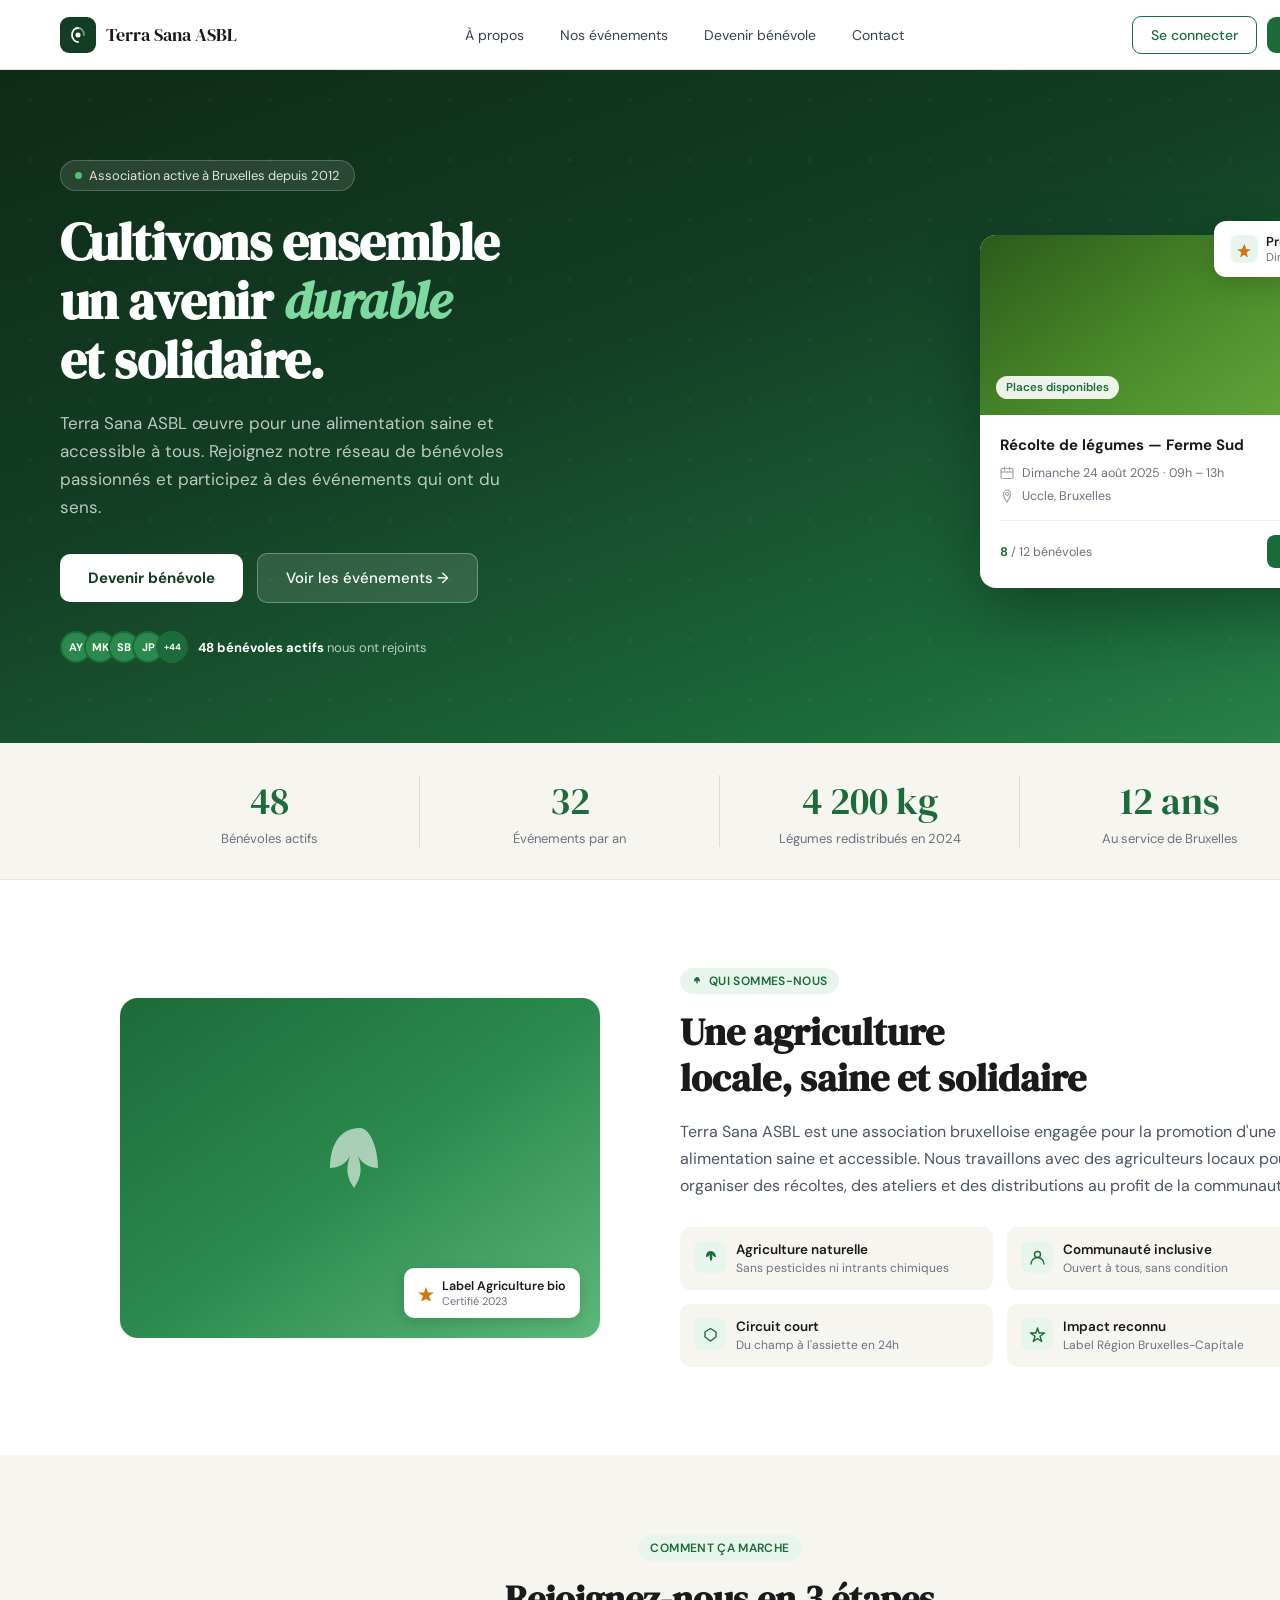
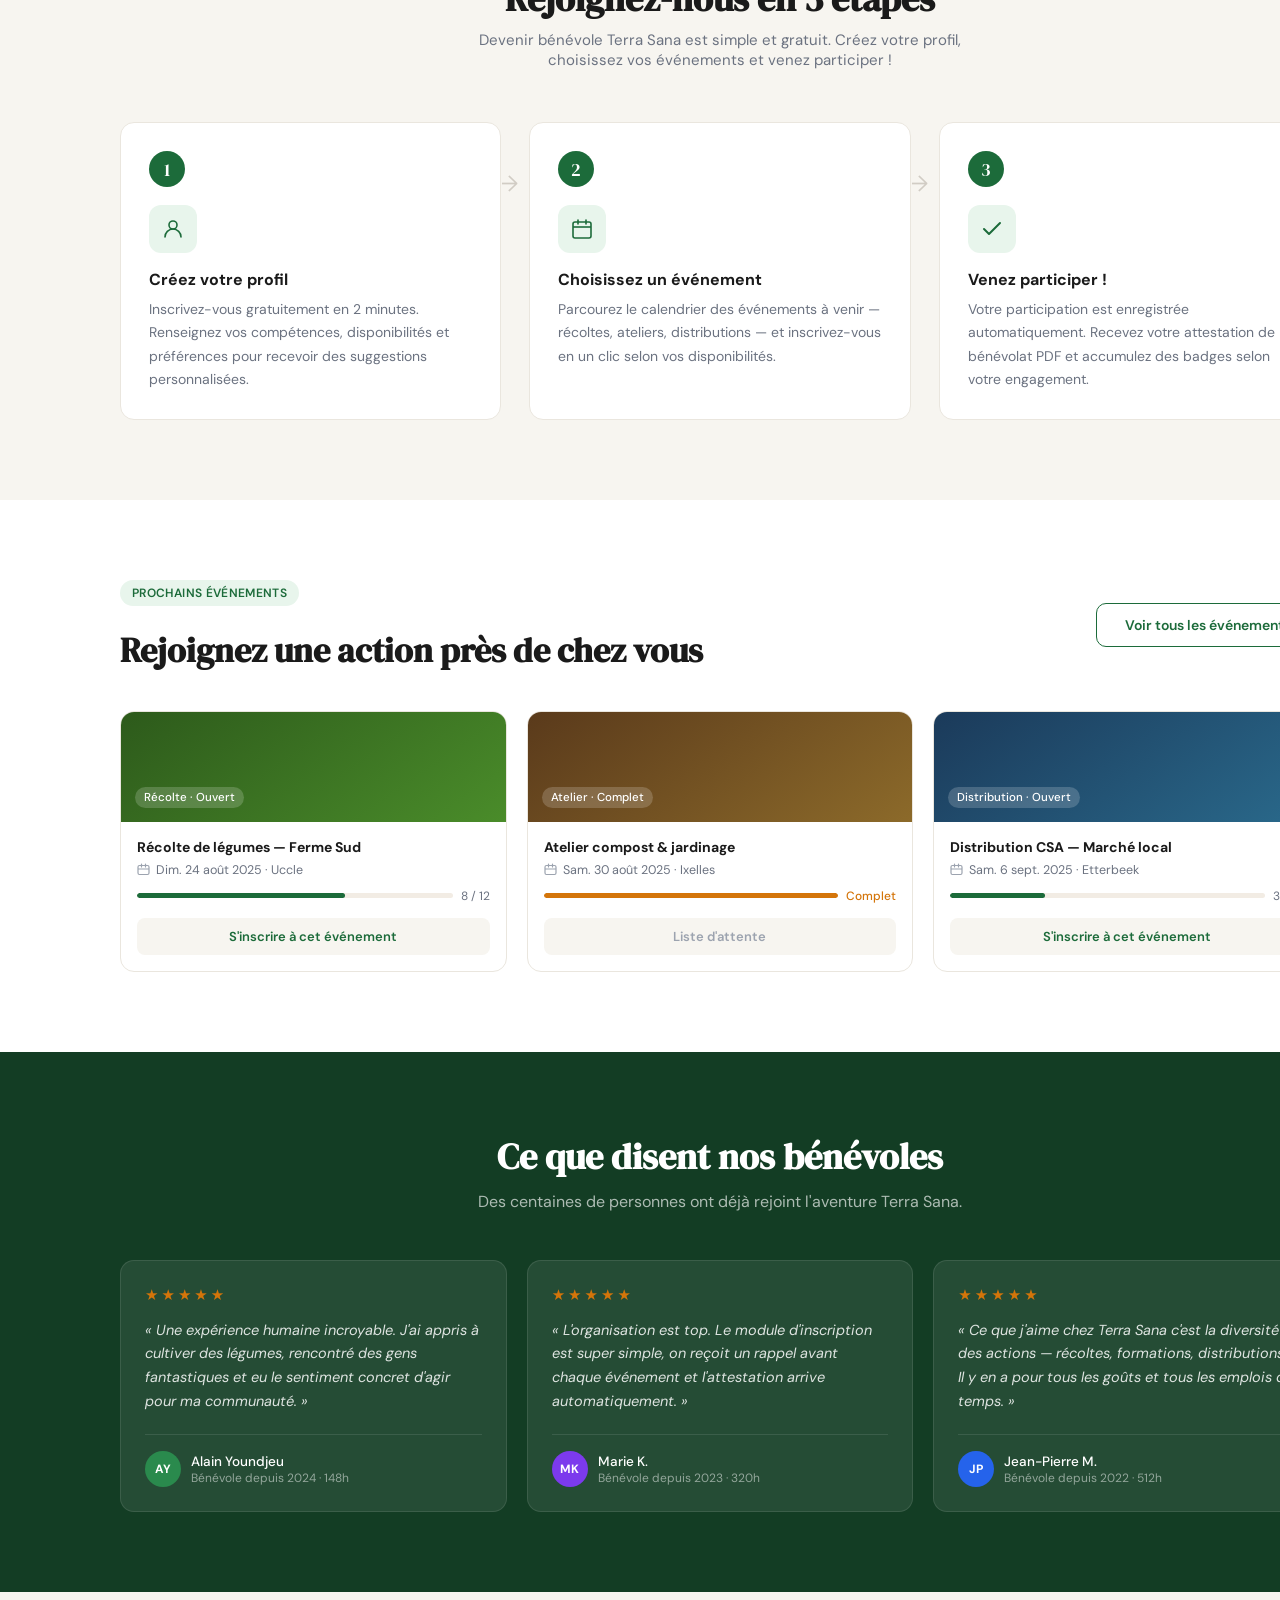
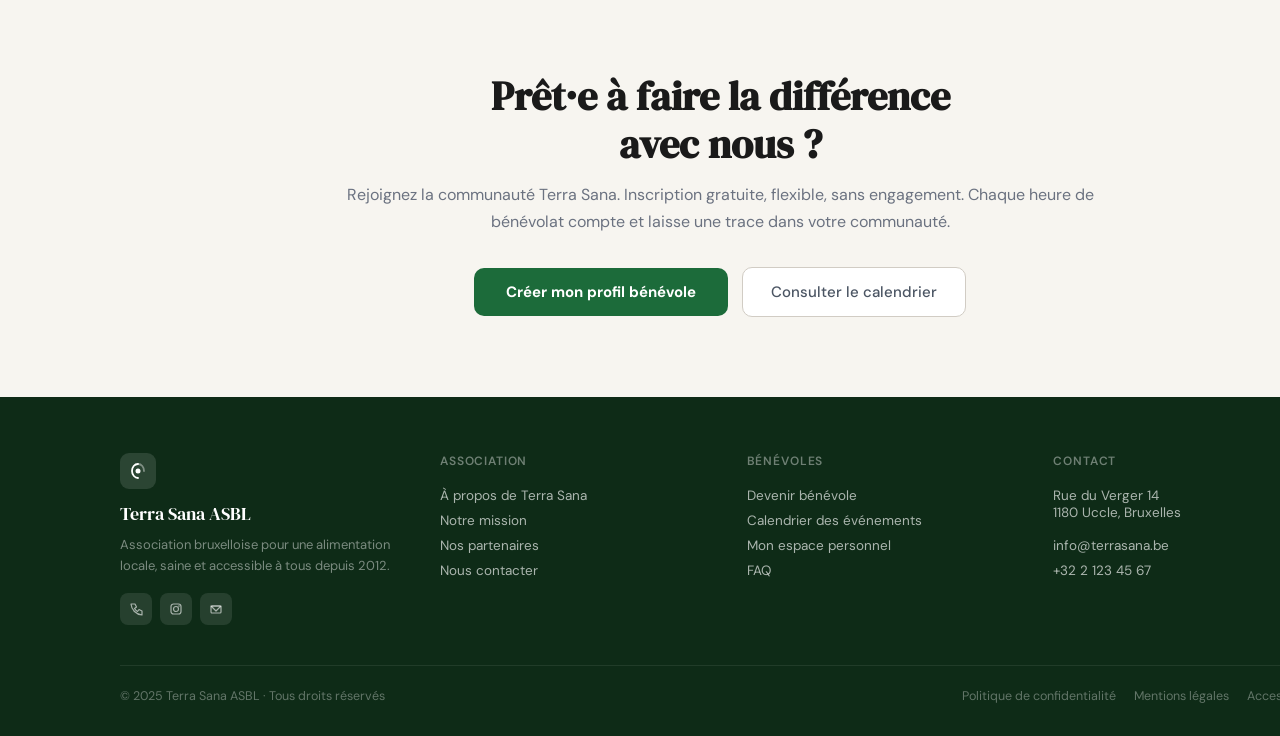
==== maquettes/Accueil.dc.html @ 325ca6ec "Ajoute les maquettes UI du module bénévoles Terra Sana 5 écrans : dashboard admin, gestion événement" ====
<!doctype html>
<html>
<head>
  <meta charset="utf-8">
  <script src="./support.js"></script>
  <link rel="stylesheet" href="https://fonts.googleapis.com/css2?family=DM+Sans:opsz,wght@9..40,300;9..40,400;9..40,500;9..40,600;9..40,700&family=DM+Serif+Display:ital@0;1&display=swap">
</head>
<body>
<x-dc>
<helmet>
<style>
  *,*::before,*::after{box-sizing:border-box;margin:0;padding:0;}
  body{font-family:'DM Sans',system-ui,sans-serif;background:#fff;color:#1a1a1a;width:1440px;min-height:3100px;}
  a{color:#1c6b3a;} a:hover{color:#2a8a4d;}
  .wrap{max-width:1200px;margin:0 auto;padding:0 40px;}

  /* ── NAV ── */
  nav{width:100%;background:#fff;border-bottom:1px solid #eae6de;padding:0 60px;height:70px;display:flex;align-items:center;justify-content:space-between;position:sticky;top:0;z-index:10;}
  .nav-logo{display:flex;align-items:center;gap:10px;}
  .nav-lm{width:36px;height:36px;background:#133d24;border-radius:9px;display:flex;align-items:center;justify-content:center;}
  .nav-name{font-family:'DM Serif Display',serif;font-size:18px;color:#1a1a1a;}
  .nav-links{display:flex;align-items:center;gap:4px;}
  .nl{padding:8px 16px;border-radius:8px;font-size:14px;color:#374151;cursor:pointer;}
  .nl:hover{background:#f7f5f0;color:#1a1a1a;}
  .nav-ctas{display:flex;align-items:center;gap:10px;}
  .btn-ghost{padding:9px 18px;border-radius:9px;font-size:14px;font-weight:500;color:#1c6b3a;border:1.5px solid #1c6b3a;cursor:pointer;background:#fff;}
  .btn-solid{padding:9px 18px;border-radius:9px;font-size:14px;font-weight:600;color:#fff;background:#1c6b3a;border:none;cursor:pointer;}

  /* ── HERO ── */
  .hero{background:linear-gradient(160deg,#0e2b17 0%,#133d24 40%,#1c6b3a 80%,#2d8a4e 100%);padding:90px 60px 80px;display:flex;align-items:center;gap:80px;overflow:hidden;position:relative;}
  .hero::before{content:'';position:absolute;inset:0;background:url("data:image/svg+xml,%3Csvg width='60' height='60' viewBox='0 0 60 60' xmlns='http://www.w3.org/2000/svg'%3E%3Cg fill='none' fill-rule='evenodd'%3E%3Cg fill='%23ffffff' fill-opacity='0.03'%3E%3Ccircle cx='30' cy='30' r='2'/%3E%3C/g%3E%3C/g%3E%3C/svg%3E");pointer-events:none;}
  .hero-left{flex:1;position:relative;}
  .hero-tag{display:inline-flex;align-items:center;gap:7px;background:rgba(255,255,255,.1);border:1px solid rgba(255,255,255,.2);padding:6px 14px;border-radius:20px;font-size:13px;color:rgba(255,255,255,.85);margin-bottom:22px;}
  .hero-tag-dot{width:7px;height:7px;background:#4dc274;border-radius:50%;}
  .hero-h1{font-family:'DM Serif Display',serif;font-size:52px;color:#fff;line-height:1.13;letter-spacing:-.01em;}
  .hero-h1 em{color:#7dd9a0;font-style:italic;}
  .hero-p{font-size:17px;color:rgba(255,255,255,.72);line-height:1.65;margin-top:20px;max-width:480px;}
  .hero-ctas{display:flex;align-items:center;gap:14px;margin-top:32px;}
  .h-btn-main{padding:14px 28px;background:#fff;color:#133d24;border:none;border-radius:10px;font-size:15px;font-weight:700;cursor:pointer;font-family:'DM Sans',sans-serif;}
  .h-btn-sec{padding:14px 28px;background:rgba(255,255,255,.12);color:#fff;border:1.5px solid rgba(255,255,255,.3);border-radius:10px;font-size:15px;font-weight:500;cursor:pointer;font-family:'DM Sans',sans-serif;}
  .hero-trust{display:flex;align-items:center;gap:10px;margin-top:28px;}
  .avatars{display:flex;}
  .av{width:32px;height:32px;border-radius:50%;border:2px solid #1c6b3a;background:#2a8a4d;display:flex;align-items:center;justify-content:center;font-size:11px;font-weight:700;color:#fff;margin-left:-8px;}
  .av:first-child{margin-left:0;}
  .trust-text{font-size:13px;color:rgba(255,255,255,.7);}
  .trust-text strong{color:#fff;}

  .hero-right{flex-shrink:0;width:400px;position:relative;}
  .hero-card{background:#fff;border-radius:16px;overflow:hidden;box-shadow:0 24px 64px rgba(0,0,0,.3);}
  .hc-img{height:180px;background:linear-gradient(145deg,#2d5a1b,#4a8c2a,#6aad40);display:flex;align-items:flex-end;padding:16px;}
  .hc-badge{background:rgba(255,255,255,.9);color:#1c6b3a;font-size:11.5px;font-weight:600;padding:4px 10px;border-radius:20px;}
  .hc-body{padding:20px;}
  .hc-title{font-size:15px;font-weight:700;color:#1a1a1a;}
  .hc-meta{display:flex;flex-direction:column;gap:7px;margin-top:10px;}
  .hc-row{display:flex;align-items:center;gap:8px;font-size:12.5px;color:#6b7280;}
  .hc-foot{display:flex;align-items:center;justify-content:space-between;margin-top:16px;padding-top:14px;border-top:1px solid #f2ece4;}
  .hc-spots{font-size:12.5px;color:#6b7280;}
  .hc-spots strong{color:#1c6b3a;}
  .hc-btn{padding:8px 18px;background:#1c6b3a;color:#fff;border:none;border-radius:8px;font-size:13px;font-weight:600;cursor:pointer;font-family:'DM Sans',sans-serif;}
  .hero-float{position:absolute;top:-14px;right:-14px;background:#fff;border-radius:12px;padding:12px 16px;box-shadow:0 8px 24px rgba(0,0,0,.15);font-size:13px;display:flex;align-items:center;gap:8px;}
  .float-ico{width:28px;height:28px;background:#e8f5ec;border-radius:8px;display:flex;align-items:center;justify-content:center;}

  /* ── STATS BAR ── */
  .stats-bar{background:#f7f5f0;border-bottom:1px solid #eae6de;padding:32px 60px;}
  .stats-inner{display:grid;grid-template-columns:repeat(4,minmax(0,1fr));gap:0;max-width:1200px;margin:0 auto;}
  .stat-item{text-align:center;padding:0 20px;border-right:1px solid #e0dbd3;}
  .stat-item:last-child{border-right:none;}
  .stat-num{font-family:'DM Serif Display',serif;font-size:38px;color:#1c6b3a;}
  .stat-lbl{font-size:13px;color:#6b7280;margin-top:3px;}

  /* ── ABOUT ── */
  .about{padding:88px 60px;display:flex;align-items:center;gap:80px;max-width:1320px;margin:0 auto;}
  .about-img{width:480px;flex-shrink:0;height:340px;background:linear-gradient(145deg,#1c6b3a,#2a8a4d,#5cb87a);border-radius:18px;display:flex;align-items:center;justify-content:center;position:relative;overflow:hidden;}
  .about-img-inner{text-align:center;color:#fff;}
  .about-leaf{font-size:72px;line-height:1;}
  .about-img-sub{font-size:14px;opacity:.7;margin-top:8px;}
  .about-float{position:absolute;bottom:20px;right:20px;background:#fff;border-radius:10px;padding:10px 14px;display:flex;align-items:center;gap:8px;box-shadow:0 4px 14px rgba(0,0,0,.12);}
  .afl{font-size:12.5px;color:#1a1a1a;font-weight:600;}
  .afr{font-size:11.5px;color:#6b7280;}
  .about-text{flex:1;}
  .section-tag{display:inline-flex;align-items:center;gap:6px;background:#e8f5ec;color:#1c6b3a;font-size:12px;font-weight:600;padding:5px 12px;border-radius:20px;letter-spacing:.03em;text-transform:uppercase;margin-bottom:16px;}
  .section-h2{font-family:'DM Serif Display',serif;font-size:38px;color:#1a1a1a;line-height:1.2;}
  .section-p{font-size:16px;color:#4b5563;line-height:1.7;margin-top:16px;}
  .about-values{display:grid;grid-template-columns:1fr 1fr;gap:14px;margin-top:28px;}
  .av-item{display:flex;align-items:flex-start;gap:10px;padding:14px;background:#f7f5f0;border-radius:10px;}
  .av-icon{width:32px;height:32px;background:#e8f5ec;border-radius:8px;display:flex;align-items:center;justify-content:center;flex-shrink:0;}
  .av-title{font-size:13.5px;font-weight:600;color:#1a1a1a;}
  .av-sub{font-size:12px;color:#6b7280;margin-top:2px;}

  /* ── HOW IT WORKS ── */
  .how{padding:80px 60px;background:#f7f5f0;}
  .how-inner{max-width:1200px;margin:0 auto;}
  .section-header{text-align:center;margin-bottom:52px;}
  .steps{display:grid;grid-template-columns:repeat(3,minmax(0,1fr));gap:28px;}
  .step{background:#fff;border-radius:14px;padding:28px;border:1px solid #eae6de;position:relative;}
  .step-num{width:36px;height:36px;border-radius:50%;background:#1c6b3a;color:#fff;font-family:'DM Serif Display',serif;font-size:18px;display:flex;align-items:center;justify-content:center;margin-bottom:18px;}
  .step-icon{width:48px;height:48px;background:#e8f5ec;border-radius:12px;display:flex;align-items:center;justify-content:center;margin-bottom:16px;}
  .step-title{font-size:16px;font-weight:700;color:#1a1a1a;}
  .step-text{font-size:14px;color:#6b7280;line-height:1.65;margin-top:8px;}
  .step-arrow{position:absolute;top:46px;right:-18px;z-index:1;color:#d1ccc4;font-size:22px;}

  /* ── EVENTS ── */
  .events{padding:80px 60px;}
  .events-inner{max-width:1200px;margin:0 auto;}
  .ev-grid{display:grid;grid-template-columns:repeat(3,minmax(0,1fr));gap:20px;margin-top:40px;}
  .ev-card{background:#fff;border:1px solid #eae6de;border-radius:14px;overflow:hidden;cursor:pointer;}
  .ev-card:hover{box-shadow:0 6px 20px rgba(0,0,0,.08);}
  .ev-top{height:110px;display:flex;align-items:flex-end;padding:14px;position:relative;}
  .img-g1{background:linear-gradient(145deg,#2d5a1b,#4a8c2a);}
  .img-g2{background:linear-gradient(145deg,#5a3a1b,#8c6a2a);}
  .img-g3{background:linear-gradient(145deg,#1b3a5a,#2a6a8c);}
  .ev-tag-bg{background:rgba(255,255,255,.18);color:#fff;font-size:11.5px;font-weight:500;padding:3px 9px;border-radius:20px;}
  .ev-body{padding:16px;}
  .ev-title{font-size:14px;font-weight:700;color:#1a1a1a;}
  .ev-date{font-size:12.5px;color:#6b7280;margin-top:6px;display:flex;align-items:center;gap:6px;}
  .ev-btn{display:block;width:100%;margin-top:14px;padding:10px;background:#f7f5f0;border:none;border-radius:8px;font-size:13px;font-weight:600;color:#1c6b3a;cursor:pointer;font-family:'DM Sans',sans-serif;text-align:center;}
  .ev-btn:hover{background:#e8f5ec;}
  .events-more{text-align:center;margin-top:32px;}
  .btn-outline{padding:12px 28px;border:1.5px solid #1c6b3a;color:#1c6b3a;background:#fff;border-radius:10px;font-size:14px;font-weight:600;cursor:pointer;font-family:'DM Sans',sans-serif;}

  /* ── TESTIMONIALS ── */
  .testi{padding:80px 60px;background:#133d24;}
  .testi-inner{max-width:1200px;margin:0 auto;}
  .testi-header{text-align:center;margin-bottom:48px;}
  .testi-h2{font-family:'DM Serif Display',serif;font-size:36px;color:#fff;}
  .testi-sub{font-size:16px;color:rgba(255,255,255,.65);margin-top:10px;}
  .testi-grid{display:grid;grid-template-columns:repeat(3,minmax(0,1fr));gap:20px;}
  .tcard{background:rgba(255,255,255,.08);border:1px solid rgba(255,255,255,.1);border-radius:14px;padding:24px;}
  .tcard-stars{display:flex;gap:3px;margin-bottom:14px;}
  .star{color:#d4750a;font-size:15px;}
  .tcard-quote{font-size:14.5px;color:rgba(255,255,255,.85);line-height:1.65;font-style:italic;}
  .tcard-author{display:flex;align-items:center;gap:10px;margin-top:20px;padding-top:16px;border-top:1px solid rgba(255,255,255,.1);}
  .ta-av{width:36px;height:36px;border-radius:50%;background:#2a8a4d;display:flex;align-items:center;justify-content:center;font-size:12px;font-weight:700;color:#fff;}
  .ta-name{font-size:13.5px;color:#fff;font-weight:500;}
  .ta-since{font-size:12px;color:rgba(255,255,255,.5);}

  /* ── CTA BANNER ── */
  .cta-banner{padding:80px 60px;background:#f7f5f0;}
  .cta-inner{max-width:800px;margin:0 auto;text-align:center;}
  .cta-h2{font-family:'DM Serif Display',serif;font-size:40px;color:#1a1a1a;line-height:1.2;}
  .cta-p{font-size:16px;color:#6b7280;line-height:1.65;margin-top:14px;}
  .cta-btns{display:flex;align-items:center;justify-content:center;gap:14px;margin-top:32px;}
  .cta-main{padding:14px 32px;background:#1c6b3a;color:#fff;border:none;border-radius:10px;font-size:15px;font-weight:700;cursor:pointer;font-family:'DM Sans',sans-serif;}
  .cta-sec{padding:14px 28px;border:1.5px solid #d1ccc4;color:#4b5563;background:#fff;border-radius:10px;font-size:15px;font-weight:500;cursor:pointer;font-family:'DM Sans',sans-serif;}

  /* ── FOOTER ── */
  footer{background:#0e2b17;padding:56px 60px 32px;}
  .footer-grid{display:grid;grid-template-columns:280px 1fr 1fr 1fr;gap:40px;max-width:1200px;margin:0 auto;}
  .footer-brand{}
  .fb-name{font-family:'DM Serif Display',serif;font-size:18px;color:#fff;margin-top:12px;}
  .fb-desc{font-size:13px;color:rgba(255,255,255,.45);line-height:1.65;margin-top:8px;}
  .fb-social{display:flex;gap:8px;margin-top:16px;}
  .social-btn{width:32px;height:32px;background:rgba(255,255,255,.1);border-radius:8px;display:flex;align-items:center;justify-content:center;cursor:pointer;}
  .footer-col{}
  .fc-title{font-size:12px;font-weight:600;color:rgba(255,255,255,.4);text-transform:uppercase;letter-spacing:.07em;margin-bottom:14px;}
  .fc-link{font-size:13.5px;color:rgba(255,255,255,.65);padding:4px 0;cursor:pointer;display:block;}
  .fc-link:hover{color:#fff;}
  .footer-bottom{border-top:1px solid rgba(255,255,255,.08);margin-top:40px;padding-top:22px;display:flex;align-items:center;justify-content:space-between;max-width:1200px;margin-left:auto;margin-right:auto;}
  .fb-copy{font-size:12.5px;color:rgba(255,255,255,.35);}
  .fb-links{display:flex;gap:18px;}
  .fb-lnk{font-size:12.5px;color:rgba(255,255,255,.35);cursor:pointer;}
</style>
</helmet>

<!-- NAV -->
<nav>
  <div class="nav-logo">
    <div class="nav-lm">
      <svg width="20" height="20" viewBox="0 0 20 20" fill="none">
        <path d="M10 3C6.5 3 4 6 4 10s3 7 6 7" stroke="white" stroke-width="1.8" stroke-linecap="round"/>
        <path d="M10 3C13.5 3 16 6 16 10" stroke="rgba(255,255,255,.45)" stroke-width="1.8" stroke-linecap="round"/>
        <circle cx="10" cy="10" r="2.5" fill="white"/>
      </svg>
    </div>
    <div class="nav-name">Terra Sana ASBL</div>
  </div>
  <div class="nav-links">
    <div class="nl">À propos</div>
    <div class="nl">Nos événements</div>
    <div class="nl">Devenir bénévole</div>
    <div class="nl">Contact</div>
  </div>
  <div class="nav-ctas">
    <div class="btn-ghost">Se connecter</div>
    <div class="btn-solid">Je m'inscris</div>
  </div>
</nav>

<!-- HERO -->
<section class="hero">
  <div class="hero-left">
    <div class="hero-tag"><div class="hero-tag-dot"></div>Association active à Bruxelles depuis 2012</div>
    <h1 class="hero-h1">Cultivons ensemble<br>un avenir <em>durable</em><br>et solidaire.</h1>
    <p class="hero-p">Terra Sana ASBL œuvre pour une alimentation saine et accessible à tous. Rejoignez notre réseau de bénévoles passionnés et participez à des événements qui ont du sens.</p>
    <div class="hero-ctas">
      <button class="h-btn-main">Devenir bénévole</button>
      <button class="h-btn-sec">Voir les événements →</button>
    </div>
    <div class="hero-trust">
      <div class="avatars">
        <div class="av">AY</div>
        <div class="av">MK</div>
        <div class="av">SB</div>
        <div class="av">JP</div>
        <div class="av" style="background:#1c6b3a;font-size:9px;">+44</div>
      </div>
      <div class="trust-text"><strong>48 bénévoles actifs</strong> nous ont rejoints</div>
    </div>
  </div>

  <div class="hero-right">
    <div class="hero-float">
      <div class="float-ico">
        <svg width="15" height="15" viewBox="0 0 15 15" fill="none"><path d="M7.5 2l1.7 5.2H14l-4.5 3.3 1.7 5.2-4.2-3-4.2 3 1.7-5.2L0 7.2h4.8z" fill="#d4750a"/></svg>
      </div>
      <div><div style="font-size:13px;font-weight:600;color:#1a1a1a;">Prochaine récolte</div><div style="font-size:11.5px;color:#6b7280;">Dim. 24 août · Uccle</div></div>
    </div>
    <div class="hero-card">
      <div class="hc-img">
        <span class="hc-badge">Places disponibles</span>
      </div>
      <div class="hc-body">
        <div class="hc-title">Récolte de légumes — Ferme Sud</div>
        <div class="hc-meta">
          <div class="hc-row">
            <svg width="14" height="14" viewBox="0 0 14 14" fill="none"><rect x="1" y="2.5" width="12" height="10" rx="1.5" stroke="#9ca3af" stroke-width="1.2"/><path d="M1 6h12" stroke="#9ca3af" stroke-width="1.2"/><path d="M4.5 1v3M9.5 1v3" stroke="#9ca3af" stroke-width="1.2" stroke-linecap="round"/></svg>
            Dimanche 24 août 2025 · 09h – 13h
          </div>
          <div class="hc-row">
            <svg width="14" height="14" viewBox="0 0 14 14" fill="none"><path d="M7 1C4.8 1 3.5 3 3.5 5c0 3 3.5 8 3.5 8S10.5 8 10.5 5C10.5 3 9.2 1 7 1z" stroke="#9ca3af" stroke-width="1.2"/><circle cx="7" cy="5" r="1.5" stroke="#9ca3af" stroke-width="1.2"/></svg>
            Uccle, Bruxelles
          </div>
        </div>
        <div class="hc-foot">
          <div class="hc-spots"><strong>8</strong> / 12 bénévoles</div>
          <button class="hc-btn">S'inscrire</button>
        </div>
      </div>
    </div>
  </div>
</section>

<!-- STATS BAR -->
<div class="stats-bar">
  <div class="stats-inner">
    <div class="stat-item">
      <div class="stat-num">48</div>
      <div class="stat-lbl">Bénévoles actifs</div>
    </div>
    <div class="stat-item">
      <div class="stat-num">32</div>
      <div class="stat-lbl">Événements par an</div>
    </div>
    <div class="stat-item">
      <div class="stat-num">4 200 kg</div>
      <div class="stat-lbl">Légumes redistribués en 2024</div>
    </div>
    <div class="stat-item">
      <div class="stat-num">12 ans</div>
      <div class="stat-lbl">Au service de Bruxelles</div>
    </div>
  </div>
</div>

<!-- ABOUT -->
<section class="about">
  <div class="about-img">
    <svg width="100" height="100" viewBox="0 0 100 100" fill="none" style="opacity:.6;">
      <path d="M50 10C28 10 20 30 20 50c8 0 16-4 20-12-4 12-4 20 4 32 8-12 8-20 4-32 4 8 12 12 20 12 0-20-8-40-18-40z" fill="white"/>
    </svg>
    <div style="position:absolute;bottom:20px;right:20px;background:#fff;border-radius:10px;padding:10px 14px;display:flex;align-items:center;gap:8px;box-shadow:0 4px 14px rgba(0,0,0,.15);">
      <svg width="16" height="16" viewBox="0 0 16 16" fill="none"><path d="M8 2l2 5.5H16L11 11l2 5.5L8 14l-5 2.5 2-5.5L0 7.5h6z" fill="#d4750a"/></svg>
      <div><div style="font-size:12.5px;font-weight:600;color:#1a1a1a;">Label Agriculture bio</div><div style="font-size:11px;color:#6b7280;">Certifié 2023</div></div>
    </div>
  </div>
  <div class="about-text">
    <div class="section-tag">
      <svg width="11" height="11" viewBox="0 0 11 11" fill="none"><path d="M5.5 1C3 1 2 3.5 2 5.5c1 0 2-.5 2.5-1.5-.5 1.5-.5 2.5.5 4 1-1.5 1-2.5.5-4C6 5 7 5.5 8 5.5c0-2-1-4.5-2.5-4.5z" fill="#1c6b3a"/></svg>
      Qui sommes-nous
    </div>
    <h2 class="section-h2">Une agriculture<br>locale, saine et solidaire</h2>
    <p class="section-p">Terra Sana ASBL est une association bruxelloise engagée pour la promotion d'une alimentation saine et accessible. Nous travaillons avec des agriculteurs locaux pour organiser des récoltes, des ateliers et des distributions au profit de la communauté.</p>
    <div class="about-values">
      <div class="av-item">
        <div class="av-icon">
          <svg width="17" height="17" viewBox="0 0 17 17" fill="none"><path d="M8.5 2C5 2 4 5.5 4 8c2 0 3.5-1 4-3-.5 3-.5 5 1 7.5 1.5-2.5 1.5-4.5 1-7.5.5 2 2 3 4 3 0-2.5-2-6-5.5-6z" fill="#1c6b3a"/></svg>
        </div>
        <div><div class="av-title">Agriculture naturelle</div><div class="av-sub">Sans pesticides ni intrants chimiques</div></div>
      </div>
      <div class="av-item">
        <div class="av-icon">
          <svg width="17" height="17" viewBox="0 0 17 17" fill="none"><circle cx="8.5" cy="5.5" r="3" stroke="#1c6b3a" stroke-width="1.4"/><path d="M2 15c0-3.6 2.9-6.5 6.5-6.5S15 11.4 15 15" stroke="#1c6b3a" stroke-width="1.4" stroke-linecap="round"/></svg>
        </div>
        <div><div class="av-title">Communauté inclusive</div><div class="av-sub">Ouvert à tous, sans condition</div></div>
      </div>
      <div class="av-item">
        <div class="av-icon">
          <svg width="17" height="17" viewBox="0 0 17 17" fill="none"><path d="M8.5 2.5l5.5 3.5v5l-5.5 4-5.5-4V6z" stroke="#1c6b3a" stroke-width="1.4" stroke-linejoin="round"/></svg>
        </div>
        <div><div class="av-title">Circuit court</div><div class="av-sub">Du champ à l'assiette en 24h</div></div>
      </div>
      <div class="av-item">
        <div class="av-icon">
          <svg width="17" height="17" viewBox="0 0 17 17" fill="none"><path d="M8.5 2l1.6 5h5.4l-4.5 3.3 1.7 5.2-4.2-3-4.2 3 1.7-5.2L1.5 7h5.4z" stroke="#1c6b3a" stroke-width="1.4" stroke-linejoin="round"/></svg>
        </div>
        <div><div class="av-title">Impact reconnu</div><div class="av-sub">Label Région Bruxelles-Capitale</div></div>
      </div>
    </div>
  </div>
</section>

<!-- HOW IT WORKS -->
<section class="how">
  <div class="how-inner">
    <div class="section-header">
      <div class="section-tag" style="margin:0 auto 16px;">Comment ça marche</div>
      <h2 class="section-h2" style="font-size:36px;">Rejoignez-nous en 3 étapes</h2>
      <p style="font-size:15px;color:#6b7280;margin-top:10px;max-width:520px;margin-left:auto;margin-right:auto;">Devenir bénévole Terra Sana est simple et gratuit. Créez votre profil, choisissez vos événements et venez participer !</p>
    </div>
    <div class="steps">
      <div class="step">
        <div class="step-num">1</div>
        <div class="step-icon">
          <svg width="24" height="24" viewBox="0 0 24 24" fill="none"><circle cx="12" cy="8" r="4" stroke="#1c6b3a" stroke-width="1.6"/><path d="M4 20c0-4.4 3.6-8 8-8s8 3.6 8 8" stroke="#1c6b3a" stroke-width="1.6" stroke-linecap="round"/></svg>
        </div>
        <div class="step-title">Créez votre profil</div>
        <p class="step-text">Inscrivez-vous gratuitement en 2 minutes. Renseignez vos compétences, disponibilités et préférences pour recevoir des suggestions personnalisées.</p>
        <div class="step-arrow">→</div>
      </div>
      <div class="step">
        <div class="step-num">2</div>
        <div class="step-icon">
          <svg width="24" height="24" viewBox="0 0 24 24" fill="none"><rect x="3" y="5" width="18" height="16" rx="2" stroke="#1c6b3a" stroke-width="1.6"/><path d="M3 10h18" stroke="#1c6b3a" stroke-width="1.6"/><path d="M8 3v4M16 3v4" stroke="#1c6b3a" stroke-width="1.6" stroke-linecap="round"/></svg>
        </div>
        <div class="step-title">Choisissez un événement</div>
        <p class="step-text">Parcourez le calendrier des événements à venir — récoltes, ateliers, distributions — et inscrivez-vous en un clic selon vos disponibilités.</p>
        <div class="step-arrow">→</div>
      </div>
      <div class="step">
        <div class="step-num">3</div>
        <div class="step-icon">
          <svg width="24" height="24" viewBox="0 0 24 24" fill="none"><path d="M20 6L9 17l-5-5" stroke="#1c6b3a" stroke-width="2" stroke-linecap="round" stroke-linejoin="round"/></svg>
        </div>
        <div class="step-title">Venez participer !</div>
        <p class="step-text">Votre participation est enregistrée automatiquement. Recevez votre attestation de bénévolat PDF et accumulez des badges selon votre engagement.</p>
      </div>
    </div>
  </div>
</section>

<!-- EVENTS -->
<section class="events">
  <div class="events-inner">
    <div style="display:flex;align-items:center;justify-content:space-between;">
      <div>
        <div class="section-tag">Prochains événements</div>
        <h2 class="section-h2" style="font-size:34px;margin-top:8px;">Rejoignez une action près de chez vous</h2>
      </div>
      <button class="btn-outline">Voir tous les événements</button>
    </div>
    <div class="ev-grid">
      <div class="ev-card">
        <div class="ev-top img-g1">
          <span class="ev-tag-bg">Récolte · Ouvert</span>
        </div>
        <div class="ev-body">
          <div class="ev-title">Récolte de légumes — Ferme Sud</div>
          <div class="ev-date">
            <svg width="13" height="13" viewBox="0 0 13 13" fill="none"><rect x="1" y="2.5" width="11" height="9" rx="1.5" stroke="#9ca3af" stroke-width="1.2"/><path d="M1 6h11" stroke="#9ca3af" stroke-width="1.2"/><path d="M4.5 1v3M8.5 1v3" stroke="#9ca3af" stroke-width="1.2" stroke-linecap="round"/></svg>
            Dim. 24 août 2025 · Uccle
          </div>
          <div style="display:flex;align-items:center;gap:8px;margin-top:10px;">
            <div style="flex:1;height:5px;background:#f2ece4;border-radius:3px;overflow:hidden;"><div style="width:66%;height:100%;background:#1c6b3a;border-radius:3px;"></div></div>
            <span style="font-size:12px;color:#6b7280;">8 / 12</span>
          </div>
          <button class="ev-btn">S'inscrire à cet événement</button>
        </div>
      </div>
      <div class="ev-card">
        <div class="ev-top img-g2">
          <span class="ev-tag-bg">Atelier · Complet</span>
        </div>
        <div class="ev-body">
          <div class="ev-title">Atelier compost &amp; jardinage</div>
          <div class="ev-date">
            <svg width="13" height="13" viewBox="0 0 13 13" fill="none"><rect x="1" y="2.5" width="11" height="9" rx="1.5" stroke="#9ca3af" stroke-width="1.2"/><path d="M1 6h11" stroke="#9ca3af" stroke-width="1.2"/><path d="M4.5 1v3M8.5 1v3" stroke="#9ca3af" stroke-width="1.2" stroke-linecap="round"/></svg>
            Sam. 30 août 2025 · Ixelles
          </div>
          <div style="display:flex;align-items:center;gap:8px;margin-top:10px;">
            <div style="flex:1;height:5px;background:#f2ece4;border-radius:3px;overflow:hidden;"><div style="width:100%;height:100%;background:#d4750a;border-radius:3px;"></div></div>
            <span style="font-size:12px;color:#d4750a;font-weight:500;">Complet</span>
          </div>
          <button class="ev-btn" style="color:#9ca3af;cursor:default;">Liste d'attente</button>
        </div>
      </div>
      <div class="ev-card">
        <div class="ev-top img-g3">
          <span class="ev-tag-bg">Distribution · Ouvert</span>
        </div>
        <div class="ev-body">
          <div class="ev-title">Distribution CSA — Marché local</div>
          <div class="ev-date">
            <svg width="13" height="13" viewBox="0 0 13 13" fill="none"><rect x="1" y="2.5" width="11" height="9" rx="1.5" stroke="#9ca3af" stroke-width="1.2"/><path d="M1 6h11" stroke="#9ca3af" stroke-width="1.2"/><path d="M4.5 1v3M8.5 1v3" stroke="#9ca3af" stroke-width="1.2" stroke-linecap="round"/></svg>
            Sam. 6 sept. 2025 · Etterbeek
          </div>
          <div style="display:flex;align-items:center;gap:8px;margin-top:10px;">
            <div style="flex:1;height:5px;background:#f2ece4;border-radius:3px;overflow:hidden;"><div style="width:30%;height:100%;background:#1c6b3a;border-radius:3px;"></div></div>
            <span style="font-size:12px;color:#6b7280;">3 / 10</span>
          </div>
          <button class="ev-btn">S'inscrire à cet événement</button>
        </div>
      </div>
    </div>
  </div>
</section>

<!-- TESTIMONIALS -->
<section class="testi">
  <div class="testi-inner">
    <div class="testi-header">
      <h2 class="testi-h2">Ce que disent nos bénévoles</h2>
      <p class="testi-sub">Des centaines de personnes ont déjà rejoint l'aventure Terra Sana.</p>
    </div>
    <div class="testi-grid">
      <div class="tcard">
        <div class="tcard-stars"><span class="star">★</span><span class="star">★</span><span class="star">★</span><span class="star">★</span><span class="star">★</span></div>
        <p class="tcard-quote">« Une expérience humaine incroyable. J'ai appris à cultiver des légumes, rencontré des gens fantastiques et eu le sentiment concret d'agir pour ma communauté. »</p>
        <div class="tcard-author">
          <div class="ta-av">AY</div>
          <div><div class="ta-name">Alain Youndjeu</div><div class="ta-since">Bénévole depuis 2024 · 148h</div></div>
        </div>
      </div>
      <div class="tcard">
        <div class="tcard-stars"><span class="star">★</span><span class="star">★</span><span class="star">★</span><span class="star">★</span><span class="star">★</span></div>
        <p class="tcard-quote">« L'organisation est top. Le module d'inscription est super simple, on reçoit un rappel avant chaque événement et l'attestation arrive automatiquement. »</p>
        <div class="tcard-author">
          <div class="ta-av" style="background:#7c3aed;">MK</div>
          <div><div class="ta-name">Marie K.</div><div class="ta-since">Bénévole depuis 2023 · 320h</div></div>
        </div>
      </div>
      <div class="tcard">
        <div class="tcard-stars"><span class="star">★</span><span class="star">★</span><span class="star">★</span><span class="star">★</span><span class="star">★</span></div>
        <p class="tcard-quote">« Ce que j'aime chez Terra Sana c'est la diversité des actions — récoltes, formations, distributions. Il y en a pour tous les goûts et tous les emplois du temps. »</p>
        <div class="tcard-author">
          <div class="ta-av" style="background:#2563eb;">JP</div>
          <div><div class="ta-name">Jean-Pierre M.</div><div class="ta-since">Bénévole depuis 2022 · 512h</div></div>
        </div>
      </div>
    </div>
  </div>
</section>

<!-- CTA BANNER -->
<section class="cta-banner">
  <div class="cta-inner">
    <h2 class="cta-h2">Prêt·e à faire la différence<br>avec nous ?</h2>
    <p class="cta-p">Rejoignez la communauté Terra Sana. Inscription gratuite, flexible, sans engagement. Chaque heure de bénévolat compte et laisse une trace dans votre communauté.</p>
    <div class="cta-btns">
      <button class="cta-main">Créer mon profil bénévole</button>
      <button class="cta-sec">Consulter le calendrier</button>
    </div>
  </div>
</section>

<!-- FOOTER -->
<footer>
  <div class="footer-grid">
    <div class="footer-brand">
      <div style="width:36px;height:36px;background:rgba(255,255,255,.12);border-radius:9px;display:flex;align-items:center;justify-content:center;">
        <svg width="20" height="20" viewBox="0 0 20 20" fill="none"><path d="M10 3C6.5 3 4 6 4 10s3 7 6 7" stroke="white" stroke-width="1.8" stroke-linecap="round"/><path d="M10 3C13.5 3 16 6 16 10" stroke="rgba(255,255,255,.4)" stroke-width="1.8" stroke-linecap="round"/><circle cx="10" cy="10" r="2.5" fill="white"/></svg>
      </div>
      <div class="fb-name">Terra Sana ASBL</div>
      <div class="fb-desc">Association bruxelloise pour une alimentation locale, saine et accessible à tous depuis 2012.</div>
      <div class="fb-social">
        <div class="social-btn"><svg width="14" height="14" viewBox="0 0 14 14" fill="none"><path d="M2 2h4l1.5 3-2 1.5a8 8 0 0 0 3 3L10 7.5l3 1.5v4A12 12 0 0 1 2 2z" stroke="rgba(255,255,255,.6)" stroke-width="1.2" stroke-linejoin="round"/></svg></div>
        <div class="social-btn"><svg width="14" height="14" viewBox="0 0 14 14" fill="none"><rect x="2" y="2" width="10" height="10" rx="2.5" stroke="rgba(255,255,255,.6)" stroke-width="1.2"/><circle cx="7" cy="7" r="2.5" stroke="rgba(255,255,255,.6)" stroke-width="1.2"/><circle cx="10" cy="4" r=".8" fill="rgba(255,255,255,.6)"/></svg></div>
        <div class="social-btn"><svg width="14" height="14" viewBox="0 0 14 14" fill="none"><path d="M2 4h10l-5 5-5-5z" stroke="rgba(255,255,255,.6)" stroke-width="1.2" stroke-linejoin="round"/><rect x="2" y="4" width="10" height="7" rx="1" stroke="rgba(255,255,255,.6)" stroke-width="1.2"/></svg></div>
      </div>
    </div>
    <div class="footer-col">
      <div class="fc-title">Association</div>
      <div class="fc-link">À propos de Terra Sana</div>
      <div class="fc-link">Notre mission</div>
      <div class="fc-link">Nos partenaires</div>
      <div class="fc-link">Nous contacter</div>
    </div>
    <div class="footer-col">
      <div class="fc-title">Bénévoles</div>
      <div class="fc-link">Devenir bénévole</div>
      <div class="fc-link">Calendrier des événements</div>
      <div class="fc-link">Mon espace personnel</div>
      <div class="fc-link">FAQ</div>
    </div>
    <div class="footer-col">
      <div class="fc-title">Contact</div>
      <div class="fc-link">Rue du Verger 14<br>1180 Uccle, Bruxelles</div>
      <div class="fc-link" style="margin-top:8px;">info@terrasana.be</div>
      <div class="fc-link">+32 2 123 45 67</div>
    </div>
  </div>
  <div class="footer-bottom">
    <div class="fb-copy">© 2025 Terra Sana ASBL · Tous droits réservés</div>
    <div class="fb-links">
      <div class="fb-lnk">Politique de confidentialité</div>
      <div class="fb-lnk">Mentions légales</div>
      <div class="fb-lnk">Accessibilité</div>
    </div>
  </div>
</footer>
</x-dc>
</body>
</html>
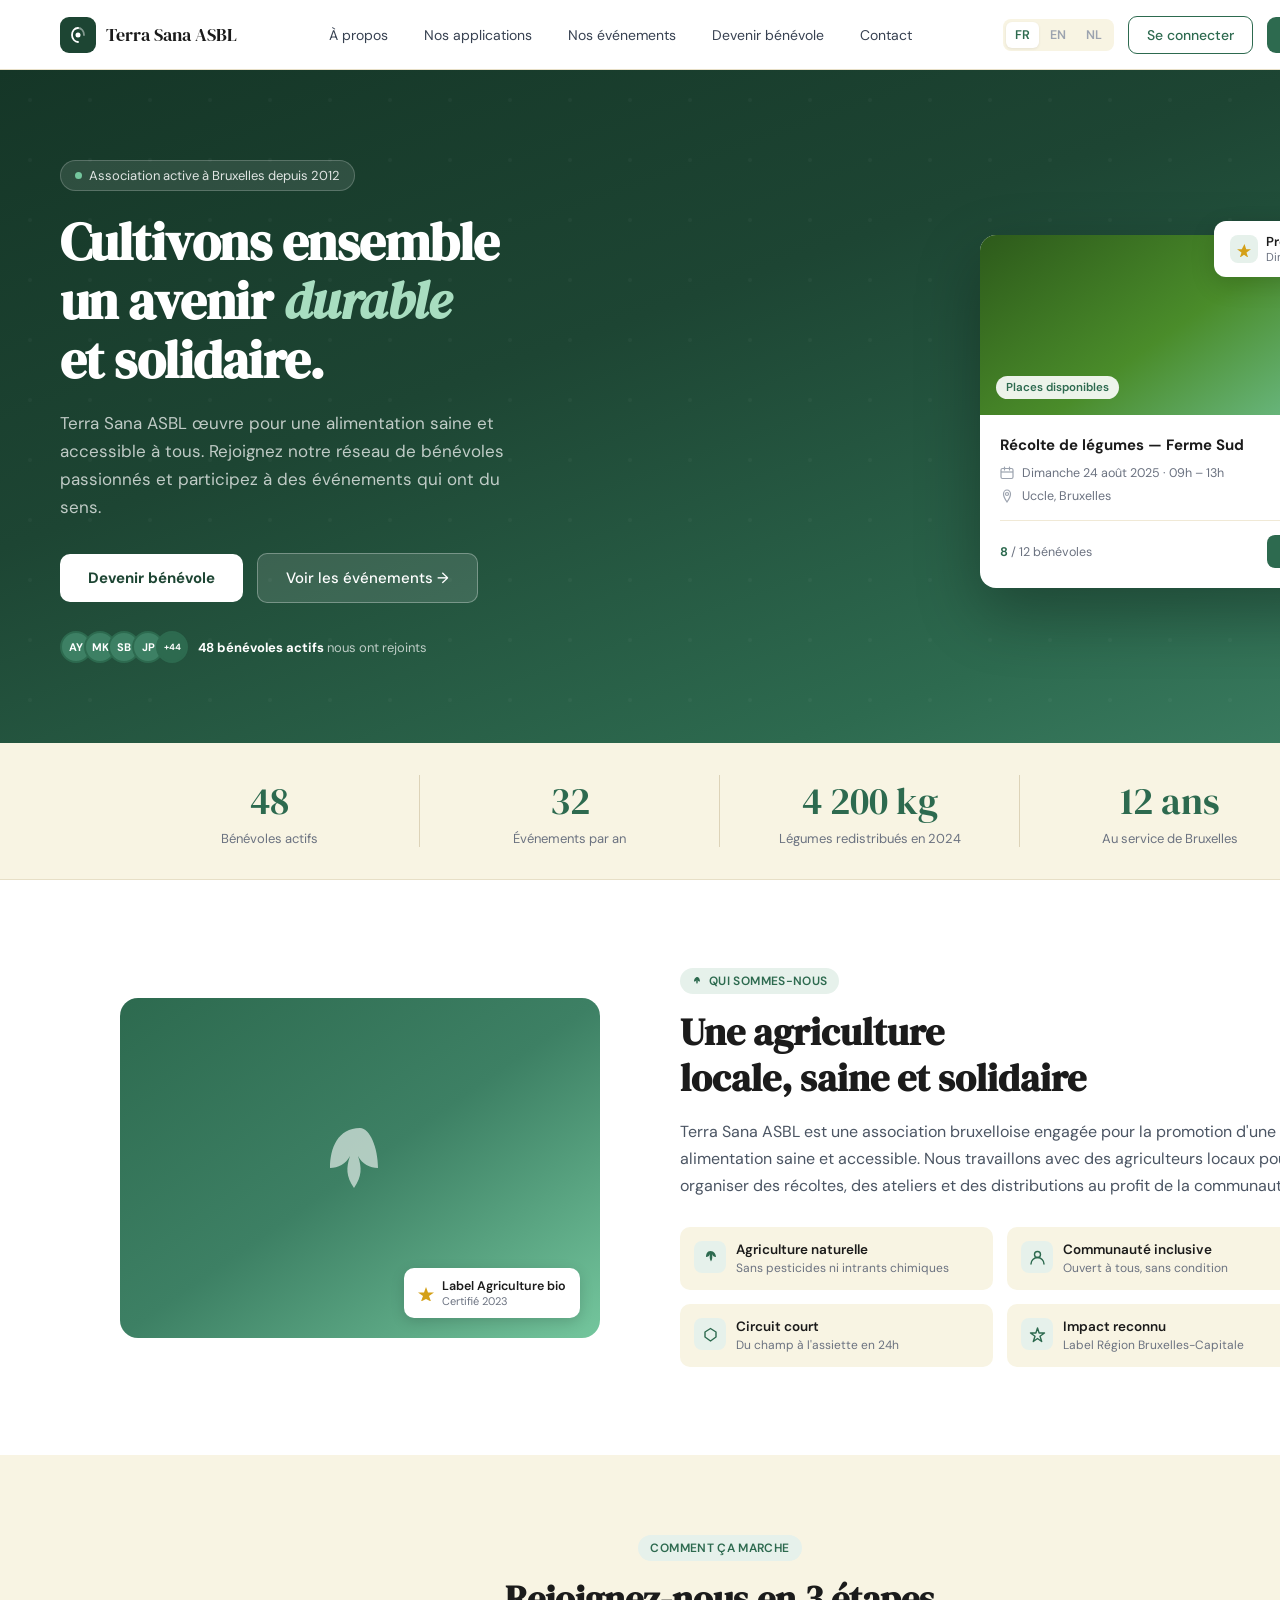
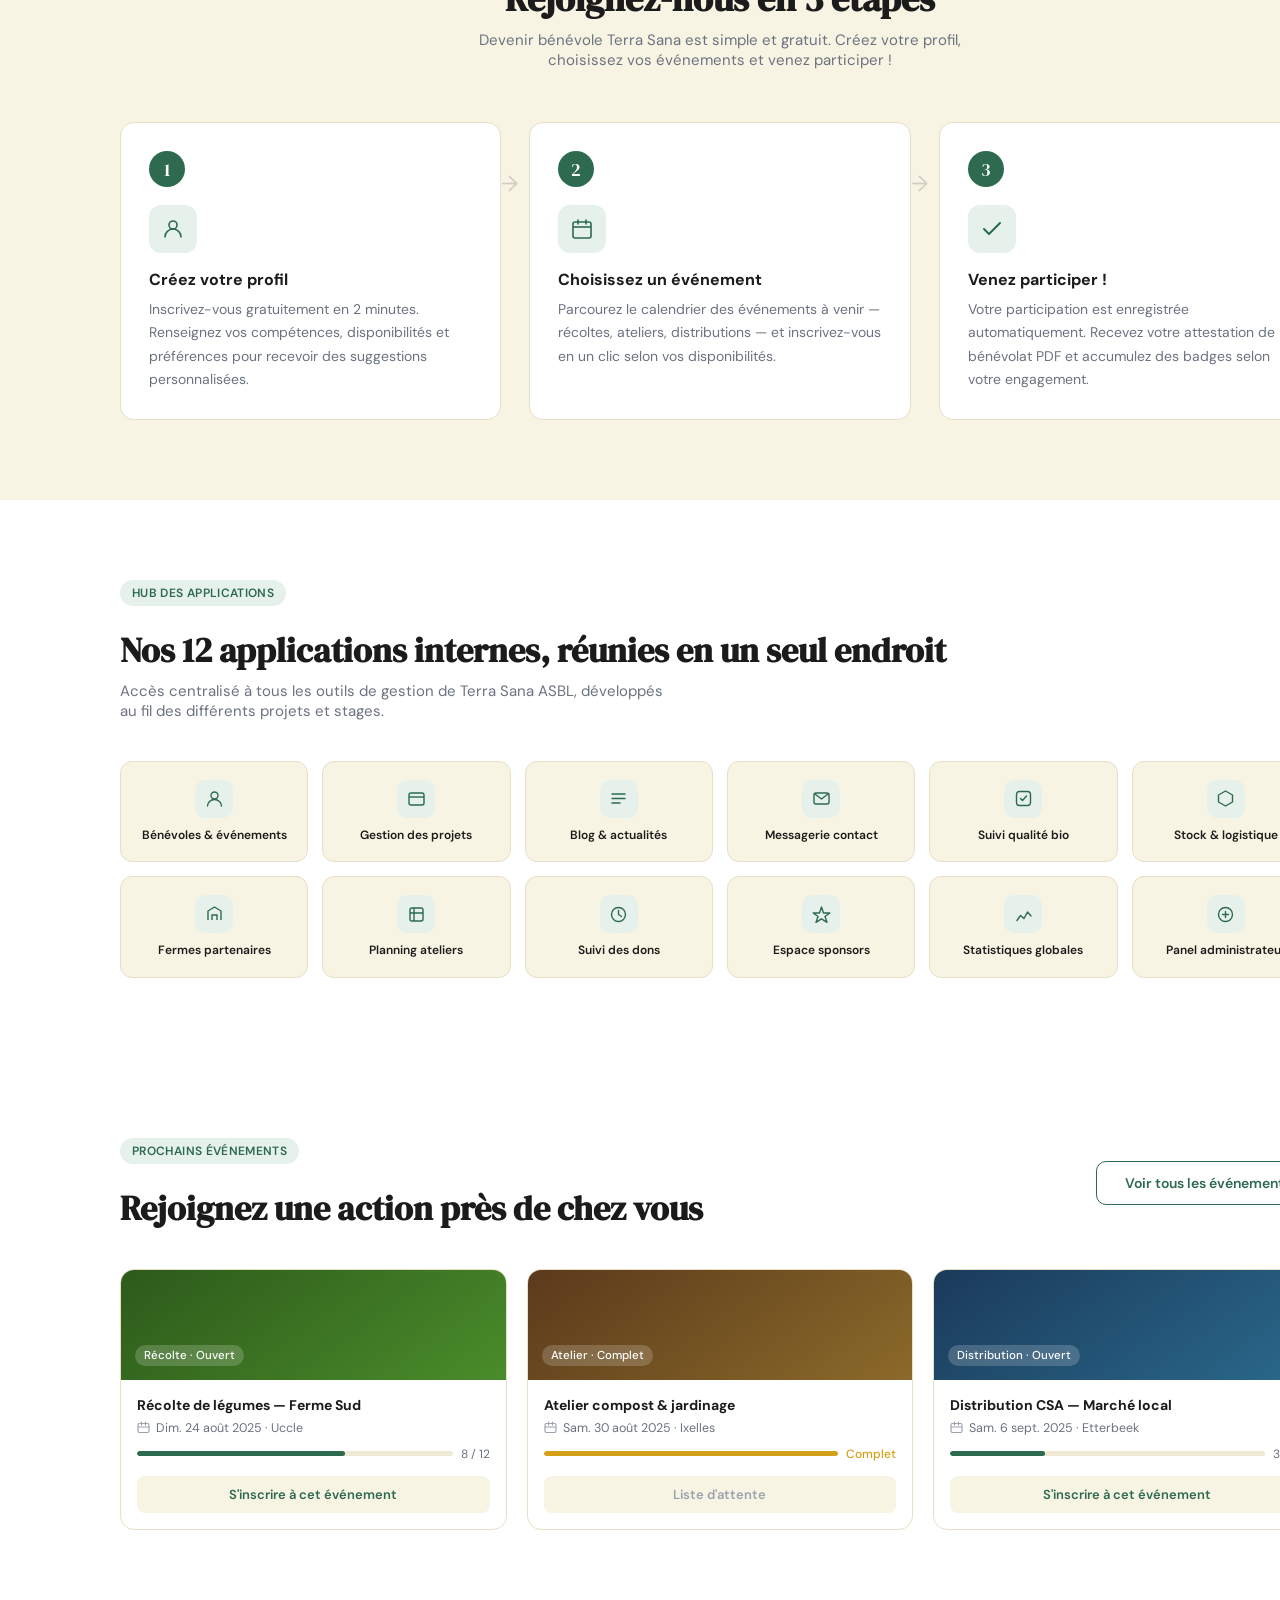
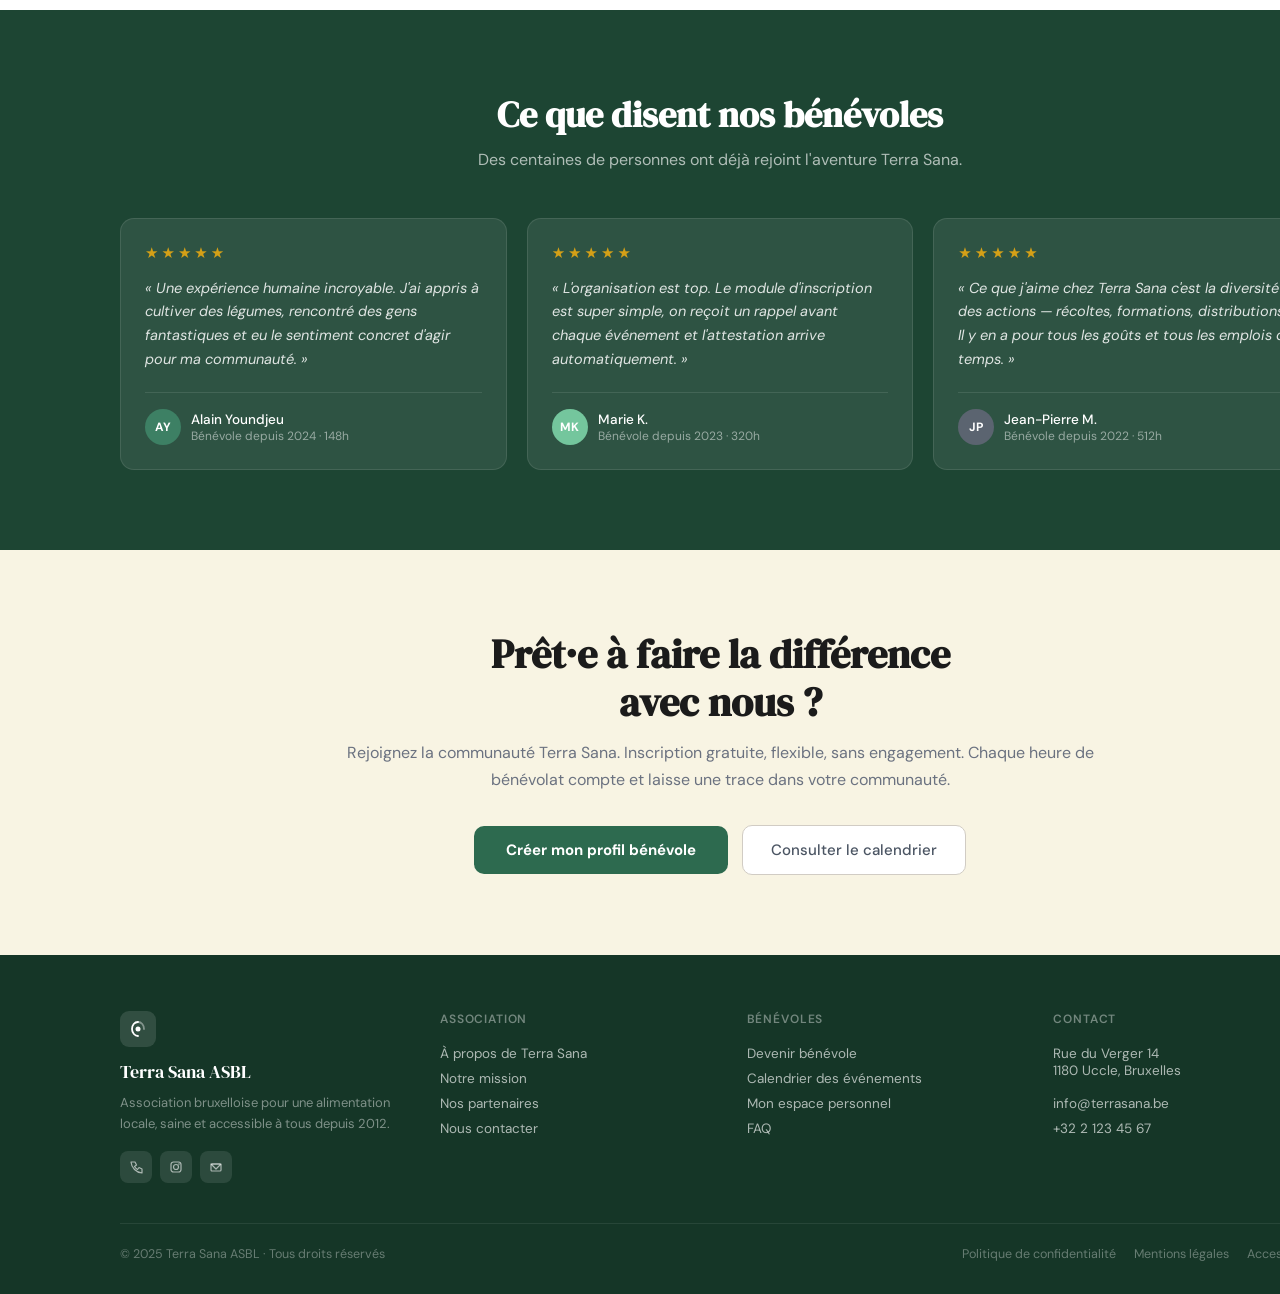
==== commit d9c03194: "Aligne les maquettes sur l'analyse TFE validée - Charte graphique officielle (#2D6A4F / #74C69D / #D" ====
--- a/maquettes/Accueil.dc.html
+++ b/maquettes/Accueil.dc.html
@@ -10,100 +10,111 @@
 <helmet>
 <style>
   *,*::before,*::after{box-sizing:border-box;margin:0;padding:0;}
-  body{font-family:'DM Sans',system-ui,sans-serif;background:#fff;color:#1a1a1a;width:1440px;min-height:3100px;}
-  a{color:#1c6b3a;} a:hover{color:#2a8a4d;}
+  body{font-family:'DM Sans',system-ui,sans-serif;background:#fff;color:#1B1B1B;width:1440px;min-height:3100px;}
+  a{color:#2D6A4F;} a:hover{color:#3D8064;}
   .wrap{max-width:1200px;margin:0 auto;padding:0 40px;}
 
   /* ── NAV ── */
-  nav{width:100%;background:#fff;border-bottom:1px solid #eae6de;padding:0 60px;height:70px;display:flex;align-items:center;justify-content:space-between;position:sticky;top:0;z-index:10;}
+  nav{width:100%;background:#fff;border-bottom:1px solid #E7DFC7;padding:0 60px;height:70px;display:flex;align-items:center;justify-content:space-between;position:sticky;top:0;z-index:10;}
   .nav-logo{display:flex;align-items:center;gap:10px;}
-  .nav-lm{width:36px;height:36px;background:#133d24;border-radius:9px;display:flex;align-items:center;justify-content:center;}
-  .nav-name{font-family:'DM Serif Display',serif;font-size:18px;color:#1a1a1a;}
+  .nav-lm{width:36px;height:36px;background:#1D4533;border-radius:9px;display:flex;align-items:center;justify-content:center;}
+  .nav-name{font-family:'DM Serif Display',serif;font-size:18px;color:#1B1B1B;}
   .nav-links{display:flex;align-items:center;gap:4px;}
   .nl{padding:8px 16px;border-radius:8px;font-size:14px;color:#374151;cursor:pointer;}
-  .nl:hover{background:#f7f5f0;color:#1a1a1a;}
-  .nav-ctas{display:flex;align-items:center;gap:10px;}
-  .btn-ghost{padding:9px 18px;border-radius:9px;font-size:14px;font-weight:500;color:#1c6b3a;border:1.5px solid #1c6b3a;cursor:pointer;background:#fff;}
-  .btn-solid{padding:9px 18px;border-radius:9px;font-size:14px;font-weight:600;color:#fff;background:#1c6b3a;border:none;cursor:pointer;}
+  .nl:hover{background:#F8F4E3;color:#1B1B1B;}
+  .nav-ctas{display:flex;align-items:center;gap:14px;}
+  .lang-switch{display:flex;align-items:center;gap:2px;background:#F8F4E3;border-radius:8px;padding:3px;}
+  .lang-opt{padding:5px 9px;border-radius:6px;font-size:12.5px;font-weight:600;color:#9ca3af;cursor:pointer;}
+  .lang-opt.on{background:#fff;color:#2D6A4F;box-shadow:0 1px 3px rgba(0,0,0,.08);}
+  .btn-ghost{padding:9px 18px;border-radius:9px;font-size:14px;font-weight:500;color:#2D6A4F;border:1.5px solid #2D6A4F;cursor:pointer;background:#fff;}
+  .btn-solid{padding:9px 18px;border-radius:9px;font-size:14px;font-weight:600;color:#fff;background:#2D6A4F;border:none;cursor:pointer;}
 
   /* ── HERO ── */
-  .hero{background:linear-gradient(160deg,#0e2b17 0%,#133d24 40%,#1c6b3a 80%,#2d8a4e 100%);padding:90px 60px 80px;display:flex;align-items:center;gap:80px;overflow:hidden;position:relative;}
+  .hero{background:linear-gradient(160deg,#153627 0%,#1D4533 40%,#2D6A4F 80%,#3D8064 100%);padding:90px 60px 80px;display:flex;align-items:center;gap:80px;overflow:hidden;position:relative;}
   .hero::before{content:'';position:absolute;inset:0;background:url("data:image/svg+xml,%3Csvg width='60' height='60' viewBox='0 0 60 60' xmlns='http://www.w3.org/2000/svg'%3E%3Cg fill='none' fill-rule='evenodd'%3E%3Cg fill='%23ffffff' fill-opacity='0.03'%3E%3Ccircle cx='30' cy='30' r='2'/%3E%3C/g%3E%3C/g%3E%3C/svg%3E");pointer-events:none;}
   .hero-left{flex:1;position:relative;}
   .hero-tag{display:inline-flex;align-items:center;gap:7px;background:rgba(255,255,255,.1);border:1px solid rgba(255,255,255,.2);padding:6px 14px;border-radius:20px;font-size:13px;color:rgba(255,255,255,.85);margin-bottom:22px;}
-  .hero-tag-dot{width:7px;height:7px;background:#4dc274;border-radius:50%;}
+  .hero-tag-dot{width:7px;height:7px;background:#74C69D;border-radius:50%;}
   .hero-h1{font-family:'DM Serif Display',serif;font-size:52px;color:#fff;line-height:1.13;letter-spacing:-.01em;}
-  .hero-h1 em{color:#7dd9a0;font-style:italic;}
+  .hero-h1 em{color:#A8DDC0;font-style:italic;}
   .hero-p{font-size:17px;color:rgba(255,255,255,.72);line-height:1.65;margin-top:20px;max-width:480px;}
   .hero-ctas{display:flex;align-items:center;gap:14px;margin-top:32px;}
-  .h-btn-main{padding:14px 28px;background:#fff;color:#133d24;border:none;border-radius:10px;font-size:15px;font-weight:700;cursor:pointer;font-family:'DM Sans',sans-serif;}
+  .h-btn-main{padding:14px 28px;background:#fff;color:#1D4533;border:none;border-radius:10px;font-size:15px;font-weight:700;cursor:pointer;font-family:'DM Sans',sans-serif;}
   .h-btn-sec{padding:14px 28px;background:rgba(255,255,255,.12);color:#fff;border:1.5px solid rgba(255,255,255,.3);border-radius:10px;font-size:15px;font-weight:500;cursor:pointer;font-family:'DM Sans',sans-serif;}
   .hero-trust{display:flex;align-items:center;gap:10px;margin-top:28px;}
   .avatars{display:flex;}
-  .av{width:32px;height:32px;border-radius:50%;border:2px solid #1c6b3a;background:#2a8a4d;display:flex;align-items:center;justify-content:center;font-size:11px;font-weight:700;color:#fff;margin-left:-8px;}
+  .av{width:32px;height:32px;border-radius:50%;border:2px solid #2D6A4F;background:#3D8064;display:flex;align-items:center;justify-content:center;font-size:11px;font-weight:700;color:#fff;margin-left:-8px;}
   .av:first-child{margin-left:0;}
   .trust-text{font-size:13px;color:rgba(255,255,255,.7);}
   .trust-text strong{color:#fff;}
 
   .hero-right{flex-shrink:0;width:400px;position:relative;}
   .hero-card{background:#fff;border-radius:16px;overflow:hidden;box-shadow:0 24px 64px rgba(0,0,0,.3);}
-  .hc-img{height:180px;background:linear-gradient(145deg,#2d5a1b,#4a8c2a,#6aad40);display:flex;align-items:flex-end;padding:16px;}
-  .hc-badge{background:rgba(255,255,255,.9);color:#1c6b3a;font-size:11.5px;font-weight:600;padding:4px 10px;border-radius:20px;}
+  .hc-img{height:180px;background:linear-gradient(145deg,#2d5a1b,#4a8c2a,#74C69D);display:flex;align-items:flex-end;padding:16px;}
+  .hc-badge{background:rgba(255,255,255,.9);color:#2D6A4F;font-size:11.5px;font-weight:600;padding:4px 10px;border-radius:20px;}
   .hc-body{padding:20px;}
-  .hc-title{font-size:15px;font-weight:700;color:#1a1a1a;}
+  .hc-title{font-size:15px;font-weight:700;color:#1B1B1B;}
   .hc-meta{display:flex;flex-direction:column;gap:7px;margin-top:10px;}
   .hc-row{display:flex;align-items:center;gap:8px;font-size:12.5px;color:#6b7280;}
-  .hc-foot{display:flex;align-items:center;justify-content:space-between;margin-top:16px;padding-top:14px;border-top:1px solid #f2ece4;}
+  .hc-foot{display:flex;align-items:center;justify-content:space-between;margin-top:16px;padding-top:14px;border-top:1px solid #F0E9D6;}
   .hc-spots{font-size:12.5px;color:#6b7280;}
-  .hc-spots strong{color:#1c6b3a;}
-  .hc-btn{padding:8px 18px;background:#1c6b3a;color:#fff;border:none;border-radius:8px;font-size:13px;font-weight:600;cursor:pointer;font-family:'DM Sans',sans-serif;}
+  .hc-spots strong{color:#2D6A4F;}
+  .hc-btn{padding:8px 18px;background:#2D6A4F;color:#fff;border:none;border-radius:8px;font-size:13px;font-weight:600;cursor:pointer;font-family:'DM Sans',sans-serif;}
   .hero-float{position:absolute;top:-14px;right:-14px;background:#fff;border-radius:12px;padding:12px 16px;box-shadow:0 8px 24px rgba(0,0,0,.15);font-size:13px;display:flex;align-items:center;gap:8px;}
-  .float-ico{width:28px;height:28px;background:#e8f5ec;border-radius:8px;display:flex;align-items:center;justify-content:center;}
+  .float-ico{width:28px;height:28px;background:#E6F1EB;border-radius:8px;display:flex;align-items:center;justify-content:center;}
 
   /* ── STATS BAR ── */
-  .stats-bar{background:#f7f5f0;border-bottom:1px solid #eae6de;padding:32px 60px;}
+  .stats-bar{background:#F8F4E3;border-bottom:1px solid #E7DFC7;padding:32px 60px;}
   .stats-inner{display:grid;grid-template-columns:repeat(4,minmax(0,1fr));gap:0;max-width:1200px;margin:0 auto;}
-  .stat-item{text-align:center;padding:0 20px;border-right:1px solid #e0dbd3;}
+  .stat-item{text-align:center;padding:0 20px;border-right:1px solid #DDD3B8;}
   .stat-item:last-child{border-right:none;}
-  .stat-num{font-family:'DM Serif Display',serif;font-size:38px;color:#1c6b3a;}
+  .stat-num{font-family:'DM Serif Display',serif;font-size:38px;color:#2D6A4F;}
   .stat-lbl{font-size:13px;color:#6b7280;margin-top:3px;}
 
   /* ── ABOUT ── */
   .about{padding:88px 60px;display:flex;align-items:center;gap:80px;max-width:1320px;margin:0 auto;}
-  .about-img{width:480px;flex-shrink:0;height:340px;background:linear-gradient(145deg,#1c6b3a,#2a8a4d,#5cb87a);border-radius:18px;display:flex;align-items:center;justify-content:center;position:relative;overflow:hidden;}
+  .about-img{width:480px;flex-shrink:0;height:340px;background:linear-gradient(145deg,#2D6A4F,#3D8064,#74C69D);border-radius:18px;display:flex;align-items:center;justify-content:center;position:relative;overflow:hidden;}
   .about-img-inner{text-align:center;color:#fff;}
   .about-leaf{font-size:72px;line-height:1;}
   .about-img-sub{font-size:14px;opacity:.7;margin-top:8px;}
   .about-float{position:absolute;bottom:20px;right:20px;background:#fff;border-radius:10px;padding:10px 14px;display:flex;align-items:center;gap:8px;box-shadow:0 4px 14px rgba(0,0,0,.12);}
-  .afl{font-size:12.5px;color:#1a1a1a;font-weight:600;}
+  .afl{font-size:12.5px;color:#1B1B1B;font-weight:600;}
   .afr{font-size:11.5px;color:#6b7280;}
   .about-text{flex:1;}
-  .section-tag{display:inline-flex;align-items:center;gap:6px;background:#e8f5ec;color:#1c6b3a;font-size:12px;font-weight:600;padding:5px 12px;border-radius:20px;letter-spacing:.03em;text-transform:uppercase;margin-bottom:16px;}
-  .section-h2{font-family:'DM Serif Display',serif;font-size:38px;color:#1a1a1a;line-height:1.2;}
+  .section-tag{display:inline-flex;align-items:center;gap:6px;background:#E6F1EB;color:#2D6A4F;font-size:12px;font-weight:600;padding:5px 12px;border-radius:20px;letter-spacing:.03em;text-transform:uppercase;margin-bottom:16px;}
+  .section-h2{font-family:'DM Serif Display',serif;font-size:38px;color:#1B1B1B;line-height:1.2;}
   .section-p{font-size:16px;color:#4b5563;line-height:1.7;margin-top:16px;}
   .about-values{display:grid;grid-template-columns:1fr 1fr;gap:14px;margin-top:28px;}
-  .av-item{display:flex;align-items:flex-start;gap:10px;padding:14px;background:#f7f5f0;border-radius:10px;}
-  .av-icon{width:32px;height:32px;background:#e8f5ec;border-radius:8px;display:flex;align-items:center;justify-content:center;flex-shrink:0;}
-  .av-title{font-size:13.5px;font-weight:600;color:#1a1a1a;}
+  .av-item{display:flex;align-items:flex-start;gap:10px;padding:14px;background:#F8F4E3;border-radius:10px;}
+  .av-icon{width:32px;height:32px;background:#E6F1EB;border-radius:8px;display:flex;align-items:center;justify-content:center;flex-shrink:0;}
+  .av-title{font-size:13.5px;font-weight:600;color:#1B1B1B;}
   .av-sub{font-size:12px;color:#6b7280;margin-top:2px;}
 
   /* ── HOW IT WORKS ── */
-  .how{padding:80px 60px;background:#f7f5f0;}
+  .how{padding:80px 60px;background:#F8F4E3;}
   .how-inner{max-width:1200px;margin:0 auto;}
   .section-header{text-align:center;margin-bottom:52px;}
   .steps{display:grid;grid-template-columns:repeat(3,minmax(0,1fr));gap:28px;}
-  .step{background:#fff;border-radius:14px;padding:28px;border:1px solid #eae6de;position:relative;}
-  .step-num{width:36px;height:36px;border-radius:50%;background:#1c6b3a;color:#fff;font-family:'DM Serif Display',serif;font-size:18px;display:flex;align-items:center;justify-content:center;margin-bottom:18px;}
-  .step-icon{width:48px;height:48px;background:#e8f5ec;border-radius:12px;display:flex;align-items:center;justify-content:center;margin-bottom:16px;}
-  .step-title{font-size:16px;font-weight:700;color:#1a1a1a;}
+  .step{background:#fff;border-radius:14px;padding:28px;border:1px solid #E7DFC7;position:relative;}
+  .step-num{width:36px;height:36px;border-radius:50%;background:#2D6A4F;color:#fff;font-family:'DM Serif Display',serif;font-size:18px;display:flex;align-items:center;justify-content:center;margin-bottom:18px;}
+  .step-icon{width:48px;height:48px;background:#E6F1EB;border-radius:12px;display:flex;align-items:center;justify-content:center;margin-bottom:16px;}
+  .step-title{font-size:16px;font-weight:700;color:#1B1B1B;}
   .step-text{font-size:14px;color:#6b7280;line-height:1.65;margin-top:8px;}
   .step-arrow{position:absolute;top:46px;right:-18px;z-index:1;color:#d1ccc4;font-size:22px;}
 
   /* ── EVENTS ── */
+  .hub{padding:80px 60px;background:#fff;}
+  .hub-inner{max-width:1200px;margin:0 auto;}
+  .hub-grid{display:grid;grid-template-columns:repeat(6,minmax(0,1fr));gap:14px;margin-top:40px;}
+  .hub-item{background:#F8F4E3;border:1px solid #E7DFC7;border-radius:12px;padding:18px 14px;text-align:center;cursor:pointer;}
+  .hub-item:hover{border-color:#2D6A4F;}
+  .hub-ico{width:38px;height:38px;background:#E6F1EB;border-radius:10px;display:flex;align-items:center;justify-content:center;margin:0 auto 10px;}
+  .hub-name{font-size:12px;font-weight:600;color:#1B1B1B;line-height:1.3;}
+
   .events{padding:80px 60px;}
   .events-inner{max-width:1200px;margin:0 auto;}
   .ev-grid{display:grid;grid-template-columns:repeat(3,minmax(0,1fr));gap:20px;margin-top:40px;}
-  .ev-card{background:#fff;border:1px solid #eae6de;border-radius:14px;overflow:hidden;cursor:pointer;}
+  .ev-card{background:#fff;border:1px solid #E7DFC7;border-radius:14px;overflow:hidden;cursor:pointer;}
   .ev-card:hover{box-shadow:0 6px 20px rgba(0,0,0,.08);}
   .ev-top{height:110px;display:flex;align-items:flex-end;padding:14px;position:relative;}
   .img-g1{background:linear-gradient(145deg,#2d5a1b,#4a8c2a);}
@@ -111,15 +122,15 @@
   .img-g3{background:linear-gradient(145deg,#1b3a5a,#2a6a8c);}
   .ev-tag-bg{background:rgba(255,255,255,.18);color:#fff;font-size:11.5px;font-weight:500;padding:3px 9px;border-radius:20px;}
   .ev-body{padding:16px;}
-  .ev-title{font-size:14px;font-weight:700;color:#1a1a1a;}
+  .ev-title{font-size:14px;font-weight:700;color:#1B1B1B;}
   .ev-date{font-size:12.5px;color:#6b7280;margin-top:6px;display:flex;align-items:center;gap:6px;}
-  .ev-btn{display:block;width:100%;margin-top:14px;padding:10px;background:#f7f5f0;border:none;border-radius:8px;font-size:13px;font-weight:600;color:#1c6b3a;cursor:pointer;font-family:'DM Sans',sans-serif;text-align:center;}
-  .ev-btn:hover{background:#e8f5ec;}
+  .ev-btn{display:block;width:100%;margin-top:14px;padding:10px;background:#F8F4E3;border:none;border-radius:8px;font-size:13px;font-weight:600;color:#2D6A4F;cursor:pointer;font-family:'DM Sans',sans-serif;text-align:center;}
+  .ev-btn:hover{background:#E6F1EB;}
   .events-more{text-align:center;margin-top:32px;}
-  .btn-outline{padding:12px 28px;border:1.5px solid #1c6b3a;color:#1c6b3a;background:#fff;border-radius:10px;font-size:14px;font-weight:600;cursor:pointer;font-family:'DM Sans',sans-serif;}
+  .btn-outline{padding:12px 28px;border:1.5px solid #2D6A4F;color:#2D6A4F;background:#fff;border-radius:10px;font-size:14px;font-weight:600;cursor:pointer;font-family:'DM Sans',sans-serif;}
 
   /* ── TESTIMONIALS ── */
-  .testi{padding:80px 60px;background:#133d24;}
+  .testi{padding:80px 60px;background:#1D4533;}
   .testi-inner{max-width:1200px;margin:0 auto;}
   .testi-header{text-align:center;margin-bottom:48px;}
   .testi-h2{font-family:'DM Serif Display',serif;font-size:36px;color:#fff;}
@@ -127,24 +138,24 @@
   .testi-grid{display:grid;grid-template-columns:repeat(3,minmax(0,1fr));gap:20px;}
   .tcard{background:rgba(255,255,255,.08);border:1px solid rgba(255,255,255,.1);border-radius:14px;padding:24px;}
   .tcard-stars{display:flex;gap:3px;margin-bottom:14px;}
-  .star{color:#d4750a;font-size:15px;}
+  .star{color:#D4A017;font-size:15px;}
   .tcard-quote{font-size:14.5px;color:rgba(255,255,255,.85);line-height:1.65;font-style:italic;}
   .tcard-author{display:flex;align-items:center;gap:10px;margin-top:20px;padding-top:16px;border-top:1px solid rgba(255,255,255,.1);}
-  .ta-av{width:36px;height:36px;border-radius:50%;background:#2a8a4d;display:flex;align-items:center;justify-content:center;font-size:12px;font-weight:700;color:#fff;}
+  .ta-av{width:36px;height:36px;border-radius:50%;background:#3D8064;display:flex;align-items:center;justify-content:center;font-size:12px;font-weight:700;color:#fff;}
   .ta-name{font-size:13.5px;color:#fff;font-weight:500;}
   .ta-since{font-size:12px;color:rgba(255,255,255,.5);}
 
   /* ── CTA BANNER ── */
-  .cta-banner{padding:80px 60px;background:#f7f5f0;}
+  .cta-banner{padding:80px 60px;background:#F8F4E3;}
   .cta-inner{max-width:800px;margin:0 auto;text-align:center;}
-  .cta-h2{font-family:'DM Serif Display',serif;font-size:40px;color:#1a1a1a;line-height:1.2;}
+  .cta-h2{font-family:'DM Serif Display',serif;font-size:40px;color:#1B1B1B;line-height:1.2;}
   .cta-p{font-size:16px;color:#6b7280;line-height:1.65;margin-top:14px;}
   .cta-btns{display:flex;align-items:center;justify-content:center;gap:14px;margin-top:32px;}
-  .cta-main{padding:14px 32px;background:#1c6b3a;color:#fff;border:none;border-radius:10px;font-size:15px;font-weight:700;cursor:pointer;font-family:'DM Sans',sans-serif;}
+  .cta-main{padding:14px 32px;background:#2D6A4F;color:#fff;border:none;border-radius:10px;font-size:15px;font-weight:700;cursor:pointer;font-family:'DM Sans',sans-serif;}
   .cta-sec{padding:14px 28px;border:1.5px solid #d1ccc4;color:#4b5563;background:#fff;border-radius:10px;font-size:15px;font-weight:500;cursor:pointer;font-family:'DM Sans',sans-serif;}
 
   /* ── FOOTER ── */
-  footer{background:#0e2b17;padding:56px 60px 32px;}
+  footer{background:#153627;padding:56px 60px 32px;}
   .footer-grid{display:grid;grid-template-columns:280px 1fr 1fr 1fr;gap:40px;max-width:1200px;margin:0 auto;}
   .footer-brand{}
   .fb-name{font-family:'DM Serif Display',serif;font-size:18px;color:#fff;margin-top:12px;}
@@ -176,11 +187,17 @@
   </div>
   <div class="nav-links">
     <div class="nl">À propos</div>
+    <div class="nl">Nos applications</div>
     <div class="nl">Nos événements</div>
     <div class="nl">Devenir bénévole</div>
     <div class="nl">Contact</div>
   </div>
   <div class="nav-ctas">
+    <div class="lang-switch">
+      <div class="lang-opt on">FR</div>
+      <div class="lang-opt">EN</div>
+      <div class="lang-opt">NL</div>
+    </div>
     <div class="btn-ghost">Se connecter</div>
     <div class="btn-solid">Je m'inscris</div>
   </div>
@@ -202,7 +219,7 @@
         <div class="av">MK</div>
         <div class="av">SB</div>
         <div class="av">JP</div>
-        <div class="av" style="background:#1c6b3a;font-size:9px;">+44</div>
+        <div class="av" style="background:#2D6A4F;font-size:9px;">+44</div>
       </div>
       <div class="trust-text"><strong>48 bénévoles actifs</strong> nous ont rejoints</div>
     </div>
@@ -211,9 +228,9 @@
   <div class="hero-right">
     <div class="hero-float">
       <div class="float-ico">
-        <svg width="15" height="15" viewBox="0 0 15 15" fill="none"><path d="M7.5 2l1.7 5.2H14l-4.5 3.3 1.7 5.2-4.2-3-4.2 3 1.7-5.2L0 7.2h4.8z" fill="#d4750a"/></svg>
-      </div>
-      <div><div style="font-size:13px;font-weight:600;color:#1a1a1a;">Prochaine récolte</div><div style="font-size:11.5px;color:#6b7280;">Dim. 24 août · Uccle</div></div>
+        <svg width="15" height="15" viewBox="0 0 15 15" fill="none"><path d="M7.5 2l1.7 5.2H14l-4.5 3.3 1.7 5.2-4.2-3-4.2 3 1.7-5.2L0 7.2h4.8z" fill="#D4A017"/></svg>
+      </div>
+      <div><div style="font-size:13px;font-weight:600;color:#1B1B1B;">Prochaine récolte</div><div style="font-size:11.5px;color:#6b7280;">Dim. 24 août · Uccle</div></div>
     </div>
     <div class="hero-card">
       <div class="hc-img">
@@ -269,13 +286,13 @@
       <path d="M50 10C28 10 20 30 20 50c8 0 16-4 20-12-4 12-4 20 4 32 8-12 8-20 4-32 4 8 12 12 20 12 0-20-8-40-18-40z" fill="white"/>
     </svg>
     <div style="position:absolute;bottom:20px;right:20px;background:#fff;border-radius:10px;padding:10px 14px;display:flex;align-items:center;gap:8px;box-shadow:0 4px 14px rgba(0,0,0,.15);">
-      <svg width="16" height="16" viewBox="0 0 16 16" fill="none"><path d="M8 2l2 5.5H16L11 11l2 5.5L8 14l-5 2.5 2-5.5L0 7.5h6z" fill="#d4750a"/></svg>
-      <div><div style="font-size:12.5px;font-weight:600;color:#1a1a1a;">Label Agriculture bio</div><div style="font-size:11px;color:#6b7280;">Certifié 2023</div></div>
+      <svg width="16" height="16" viewBox="0 0 16 16" fill="none"><path d="M8 2l2 5.5H16L11 11l2 5.5L8 14l-5 2.5 2-5.5L0 7.5h6z" fill="#D4A017"/></svg>
+      <div><div style="font-size:12.5px;font-weight:600;color:#1B1B1B;">Label Agriculture bio</div><div style="font-size:11px;color:#6b7280;">Certifié 2023</div></div>
     </div>
   </div>
   <div class="about-text">
     <div class="section-tag">
-      <svg width="11" height="11" viewBox="0 0 11 11" fill="none"><path d="M5.5 1C3 1 2 3.5 2 5.5c1 0 2-.5 2.5-1.5-.5 1.5-.5 2.5.5 4 1-1.5 1-2.5.5-4C6 5 7 5.5 8 5.5c0-2-1-4.5-2.5-4.5z" fill="#1c6b3a"/></svg>
+      <svg width="11" height="11" viewBox="0 0 11 11" fill="none"><path d="M5.5 1C3 1 2 3.5 2 5.5c1 0 2-.5 2.5-1.5-.5 1.5-.5 2.5.5 4 1-1.5 1-2.5.5-4C6 5 7 5.5 8 5.5c0-2-1-4.5-2.5-4.5z" fill="#2D6A4F"/></svg>
       Qui sommes-nous
     </div>
     <h2 class="section-h2">Une agriculture<br>locale, saine et solidaire</h2>
@@ -283,25 +300,25 @@
     <div class="about-values">
       <div class="av-item">
         <div class="av-icon">
-          <svg width="17" height="17" viewBox="0 0 17 17" fill="none"><path d="M8.5 2C5 2 4 5.5 4 8c2 0 3.5-1 4-3-.5 3-.5 5 1 7.5 1.5-2.5 1.5-4.5 1-7.5.5 2 2 3 4 3 0-2.5-2-6-5.5-6z" fill="#1c6b3a"/></svg>
+          <svg width="17" height="17" viewBox="0 0 17 17" fill="none"><path d="M8.5 2C5 2 4 5.5 4 8c2 0 3.5-1 4-3-.5 3-.5 5 1 7.5 1.5-2.5 1.5-4.5 1-7.5.5 2 2 3 4 3 0-2.5-2-6-5.5-6z" fill="#2D6A4F"/></svg>
         </div>
         <div><div class="av-title">Agriculture naturelle</div><div class="av-sub">Sans pesticides ni intrants chimiques</div></div>
       </div>
       <div class="av-item">
         <div class="av-icon">
-          <svg width="17" height="17" viewBox="0 0 17 17" fill="none"><circle cx="8.5" cy="5.5" r="3" stroke="#1c6b3a" stroke-width="1.4"/><path d="M2 15c0-3.6 2.9-6.5 6.5-6.5S15 11.4 15 15" stroke="#1c6b3a" stroke-width="1.4" stroke-linecap="round"/></svg>
+          <svg width="17" height="17" viewBox="0 0 17 17" fill="none"><circle cx="8.5" cy="5.5" r="3" stroke="#2D6A4F" stroke-width="1.4"/><path d="M2 15c0-3.6 2.9-6.5 6.5-6.5S15 11.4 15 15" stroke="#2D6A4F" stroke-width="1.4" stroke-linecap="round"/></svg>
         </div>
         <div><div class="av-title">Communauté inclusive</div><div class="av-sub">Ouvert à tous, sans condition</div></div>
       </div>
       <div class="av-item">
         <div class="av-icon">
-          <svg width="17" height="17" viewBox="0 0 17 17" fill="none"><path d="M8.5 2.5l5.5 3.5v5l-5.5 4-5.5-4V6z" stroke="#1c6b3a" stroke-width="1.4" stroke-linejoin="round"/></svg>
+          <svg width="17" height="17" viewBox="0 0 17 17" fill="none"><path d="M8.5 2.5l5.5 3.5v5l-5.5 4-5.5-4V6z" stroke="#2D6A4F" stroke-width="1.4" stroke-linejoin="round"/></svg>
         </div>
         <div><div class="av-title">Circuit court</div><div class="av-sub">Du champ à l'assiette en 24h</div></div>
       </div>
       <div class="av-item">
         <div class="av-icon">
-          <svg width="17" height="17" viewBox="0 0 17 17" fill="none"><path d="M8.5 2l1.6 5h5.4l-4.5 3.3 1.7 5.2-4.2-3-4.2 3 1.7-5.2L1.5 7h5.4z" stroke="#1c6b3a" stroke-width="1.4" stroke-linejoin="round"/></svg>
+          <svg width="17" height="17" viewBox="0 0 17 17" fill="none"><path d="M8.5 2l1.6 5h5.4l-4.5 3.3 1.7 5.2-4.2-3-4.2 3 1.7-5.2L1.5 7h5.4z" stroke="#2D6A4F" stroke-width="1.4" stroke-linejoin="round"/></svg>
         </div>
         <div><div class="av-title">Impact reconnu</div><div class="av-sub">Label Région Bruxelles-Capitale</div></div>
       </div>
@@ -321,7 +338,7 @@
       <div class="step">
         <div class="step-num">1</div>
         <div class="step-icon">
-          <svg width="24" height="24" viewBox="0 0 24 24" fill="none"><circle cx="12" cy="8" r="4" stroke="#1c6b3a" stroke-width="1.6"/><path d="M4 20c0-4.4 3.6-8 8-8s8 3.6 8 8" stroke="#1c6b3a" stroke-width="1.6" stroke-linecap="round"/></svg>
+          <svg width="24" height="24" viewBox="0 0 24 24" fill="none"><circle cx="12" cy="8" r="4" stroke="#2D6A4F" stroke-width="1.6"/><path d="M4 20c0-4.4 3.6-8 8-8s8 3.6 8 8" stroke="#2D6A4F" stroke-width="1.6" stroke-linecap="round"/></svg>
         </div>
         <div class="step-title">Créez votre profil</div>
         <p class="step-text">Inscrivez-vous gratuitement en 2 minutes. Renseignez vos compétences, disponibilités et préférences pour recevoir des suggestions personnalisées.</p>
@@ -330,7 +347,7 @@
       <div class="step">
         <div class="step-num">2</div>
         <div class="step-icon">
-          <svg width="24" height="24" viewBox="0 0 24 24" fill="none"><rect x="3" y="5" width="18" height="16" rx="2" stroke="#1c6b3a" stroke-width="1.6"/><path d="M3 10h18" stroke="#1c6b3a" stroke-width="1.6"/><path d="M8 3v4M16 3v4" stroke="#1c6b3a" stroke-width="1.6" stroke-linecap="round"/></svg>
+          <svg width="24" height="24" viewBox="0 0 24 24" fill="none"><rect x="3" y="5" width="18" height="16" rx="2" stroke="#2D6A4F" stroke-width="1.6"/><path d="M3 10h18" stroke="#2D6A4F" stroke-width="1.6"/><path d="M8 3v4M16 3v4" stroke="#2D6A4F" stroke-width="1.6" stroke-linecap="round"/></svg>
         </div>
         <div class="step-title">Choisissez un événement</div>
         <p class="step-text">Parcourez le calendrier des événements à venir — récoltes, ateliers, distributions — et inscrivez-vous en un clic selon vos disponibilités.</p>
@@ -339,7 +356,7 @@
       <div class="step">
         <div class="step-num">3</div>
         <div class="step-icon">
-          <svg width="24" height="24" viewBox="0 0 24 24" fill="none"><path d="M20 6L9 17l-5-5" stroke="#1c6b3a" stroke-width="2" stroke-linecap="round" stroke-linejoin="round"/></svg>
+          <svg width="24" height="24" viewBox="0 0 24 24" fill="none"><path d="M20 6L9 17l-5-5" stroke="#2D6A4F" stroke-width="2" stroke-linecap="round" stroke-linejoin="round"/></svg>
         </div>
         <div class="step-title">Venez participer !</div>
         <p class="step-text">Votre participation est enregistrée automatiquement. Recevez votre attestation de bénévolat PDF et accumulez des badges selon votre engagement.</p>
@@ -349,6 +366,28 @@
 </section>
 
 <!-- EVENTS -->
+<section class="hub">
+  <div class="hub-inner">
+    <div class="section-tag">Hub des applications</div>
+    <h2 class="section-h2" style="font-size:34px;margin-top:8px;">Nos 12 applications internes, réunies en un seul endroit</h2>
+    <p style="font-size:15px;color:#6b7280;margin-top:10px;max-width:560px;">Accès centralisé à tous les outils de gestion de Terra Sana ASBL, développés au fil des différents projets et stages.</p>
+    <div class="hub-grid">
+      <div class="hub-item"><div class="hub-ico"><svg width="19" height="19" viewBox="0 0 19 19" fill="none"><circle cx="9.5" cy="6.5" r="3.5" stroke="#2D6A4F" stroke-width="1.4"/><path d="M2.5 17c0-3.5 3.1-6.5 7-6.5s7 3 7 6.5" stroke="#2D6A4F" stroke-width="1.4" stroke-linecap="round"/></svg></div><div class="hub-name">Bénévoles &amp; événements</div></div>
+      <div class="hub-item"><div class="hub-ico"><svg width="19" height="19" viewBox="0 0 19 19" fill="none"><rect x="2" y="4" width="15" height="12" rx="2" stroke="#2D6A4F" stroke-width="1.4"/><path d="M2 8h15" stroke="#2D6A4F" stroke-width="1.4"/></svg></div><div class="hub-name">Gestion des projets</div></div>
+      <div class="hub-item"><div class="hub-ico"><svg width="19" height="19" viewBox="0 0 19 19" fill="none"><path d="M3 5h13M3 9.5h13M3 14h8" stroke="#2D6A4F" stroke-width="1.4" stroke-linecap="round"/></svg></div><div class="hub-name">Blog &amp; actualités</div></div>
+      <div class="hub-item"><div class="hub-ico"><svg width="19" height="19" viewBox="0 0 19 19" fill="none"><path d="M3 5l6.5 5L16 5" stroke="#2D6A4F" stroke-width="1.4" stroke-linecap="round" stroke-linejoin="round"/><rect x="2" y="4" width="15" height="11" rx="2" stroke="#2D6A4F" stroke-width="1.4"/></svg></div><div class="hub-name">Messagerie contact</div></div>
+      <div class="hub-item"><div class="hub-ico"><svg width="19" height="19" viewBox="0 0 19 19" fill="none"><rect x="2.5" y="2.5" width="14" height="14" rx="3" stroke="#2D6A4F" stroke-width="1.4"/><path d="M6.5 9.5l2 2 4-4.5" stroke="#2D6A4F" stroke-width="1.4" stroke-linecap="round" stroke-linejoin="round"/></svg></div><div class="hub-name">Suivi qualité bio</div></div>
+      <div class="hub-item"><div class="hub-ico"><svg width="19" height="19" viewBox="0 0 19 19" fill="none"><path d="M9.5 2l7 4v7l-7 4-7-4V6z" stroke="#2D6A4F" stroke-width="1.4" stroke-linejoin="round"/></svg></div><div class="hub-name">Stock &amp; logistique</div></div>
+      <div class="hub-item"><div class="hub-ico"><svg width="19" height="19" viewBox="0 0 19 19" fill="none"><path d="M3 15V6l6.5-4L16 6v9" stroke="#2D6A4F" stroke-width="1.4" stroke-linejoin="round"/><path d="M7 15v-5h5v5" stroke="#2D6A4F" stroke-width="1.4"/></svg></div><div class="hub-name">Fermes partenaires</div></div>
+      <div class="hub-item"><div class="hub-ico"><svg width="19" height="19" viewBox="0 0 19 19" fill="none"><rect x="3" y="3" width="13" height="13" rx="2" stroke="#2D6A4F" stroke-width="1.4"/><path d="M7 3v13M3 8h13" stroke="#2D6A4F" stroke-width="1.4"/></svg></div><div class="hub-name">Planning ateliers</div></div>
+      <div class="hub-item"><div class="hub-ico"><svg width="19" height="19" viewBox="0 0 19 19" fill="none"><circle cx="9.5" cy="9.5" r="7" stroke="#2D6A4F" stroke-width="1.4"/><path d="M9.5 5.5v4l3 2" stroke="#2D6A4F" stroke-width="1.4" stroke-linecap="round"/></svg></div><div class="hub-name">Suivi des dons</div></div>
+      <div class="hub-item"><div class="hub-ico"><svg width="19" height="19" viewBox="0 0 19 19" fill="none"><path d="M9.5 2l2 6h6.3L13 11.5l2 5.8-5.5-3.5-5.5 3.5 2-5.8L1.2 8h6.3z" stroke="#2D6A4F" stroke-width="1.4" stroke-linejoin="round"/></svg></div><div class="hub-name">Espace sponsors</div></div>
+      <div class="hub-item"><div class="hub-ico"><svg width="19" height="19" viewBox="0 0 19 19" fill="none"><path d="M3 15.5l3.5-5 3.5 3 3.5-6.5 3.5 4" stroke="#2D6A4F" stroke-width="1.4" stroke-linecap="round" stroke-linejoin="round"/></svg></div><div class="hub-name">Statistiques globales</div></div>
+      <div class="hub-item"><div class="hub-ico"><svg width="19" height="19" viewBox="0 0 19 19" fill="none"><rect x="2.5" y="2.5" width="14" height="14" rx="7" stroke="#2D6A4F" stroke-width="1.4"/><path d="M6.5 9.5h6M9.5 6.5v6" stroke="#2D6A4F" stroke-width="1.4" stroke-linecap="round"/></svg></div><div class="hub-name">Panel administrateur</div></div>
+    </div>
+  </div>
+</section>
+
 <section class="events">
   <div class="events-inner">
     <div style="display:flex;align-items:center;justify-content:space-between;">
@@ -370,7 +409,7 @@
             Dim. 24 août 2025 · Uccle
           </div>
           <div style="display:flex;align-items:center;gap:8px;margin-top:10px;">
-            <div style="flex:1;height:5px;background:#f2ece4;border-radius:3px;overflow:hidden;"><div style="width:66%;height:100%;background:#1c6b3a;border-radius:3px;"></div></div>
+            <div style="flex:1;height:5px;background:#F0E9D6;border-radius:3px;overflow:hidden;"><div style="width:66%;height:100%;background:#2D6A4F;border-radius:3px;"></div></div>
             <span style="font-size:12px;color:#6b7280;">8 / 12</span>
           </div>
           <button class="ev-btn">S'inscrire à cet événement</button>
@@ -387,8 +426,8 @@
             Sam. 30 août 2025 · Ixelles
           </div>
           <div style="display:flex;align-items:center;gap:8px;margin-top:10px;">
-            <div style="flex:1;height:5px;background:#f2ece4;border-radius:3px;overflow:hidden;"><div style="width:100%;height:100%;background:#d4750a;border-radius:3px;"></div></div>
-            <span style="font-size:12px;color:#d4750a;font-weight:500;">Complet</span>
+            <div style="flex:1;height:5px;background:#F0E9D6;border-radius:3px;overflow:hidden;"><div style="width:100%;height:100%;background:#D4A017;border-radius:3px;"></div></div>
+            <span style="font-size:12px;color:#D4A017;font-weight:500;">Complet</span>
           </div>
           <button class="ev-btn" style="color:#9ca3af;cursor:default;">Liste d'attente</button>
         </div>
@@ -404,7 +443,7 @@
             Sam. 6 sept. 2025 · Etterbeek
           </div>
           <div style="display:flex;align-items:center;gap:8px;margin-top:10px;">
-            <div style="flex:1;height:5px;background:#f2ece4;border-radius:3px;overflow:hidden;"><div style="width:30%;height:100%;background:#1c6b3a;border-radius:3px;"></div></div>
+            <div style="flex:1;height:5px;background:#F0E9D6;border-radius:3px;overflow:hidden;"><div style="width:30%;height:100%;background:#2D6A4F;border-radius:3px;"></div></div>
             <span style="font-size:12px;color:#6b7280;">3 / 10</span>
           </div>
           <button class="ev-btn">S'inscrire à cet événement</button>
@@ -434,7 +473,7 @@
         <div class="tcard-stars"><span class="star">★</span><span class="star">★</span><span class="star">★</span><span class="star">★</span><span class="star">★</span></div>
         <p class="tcard-quote">« L'organisation est top. Le module d'inscription est super simple, on reçoit un rappel avant chaque événement et l'attestation arrive automatiquement. »</p>
         <div class="tcard-author">
-          <div class="ta-av" style="background:#7c3aed;">MK</div>
+          <div class="ta-av" style="background:#74C69D;">MK</div>
           <div><div class="ta-name">Marie K.</div><div class="ta-since">Bénévole depuis 2023 · 320h</div></div>
         </div>
       </div>
@@ -442,7 +481,7 @@
         <div class="tcard-stars"><span class="star">★</span><span class="star">★</span><span class="star">★</span><span class="star">★</span><span class="star">★</span></div>
         <p class="tcard-quote">« Ce que j'aime chez Terra Sana c'est la diversité des actions — récoltes, formations, distributions. Il y en a pour tous les goûts et tous les emplois du temps. »</p>
         <div class="tcard-author">
-          <div class="ta-av" style="background:#2563eb;">JP</div>
+          <div class="ta-av" style="background:#5b6470;">JP</div>
           <div><div class="ta-name">Jean-Pierre M.</div><div class="ta-since">Bénévole depuis 2022 · 512h</div></div>
         </div>
       </div>
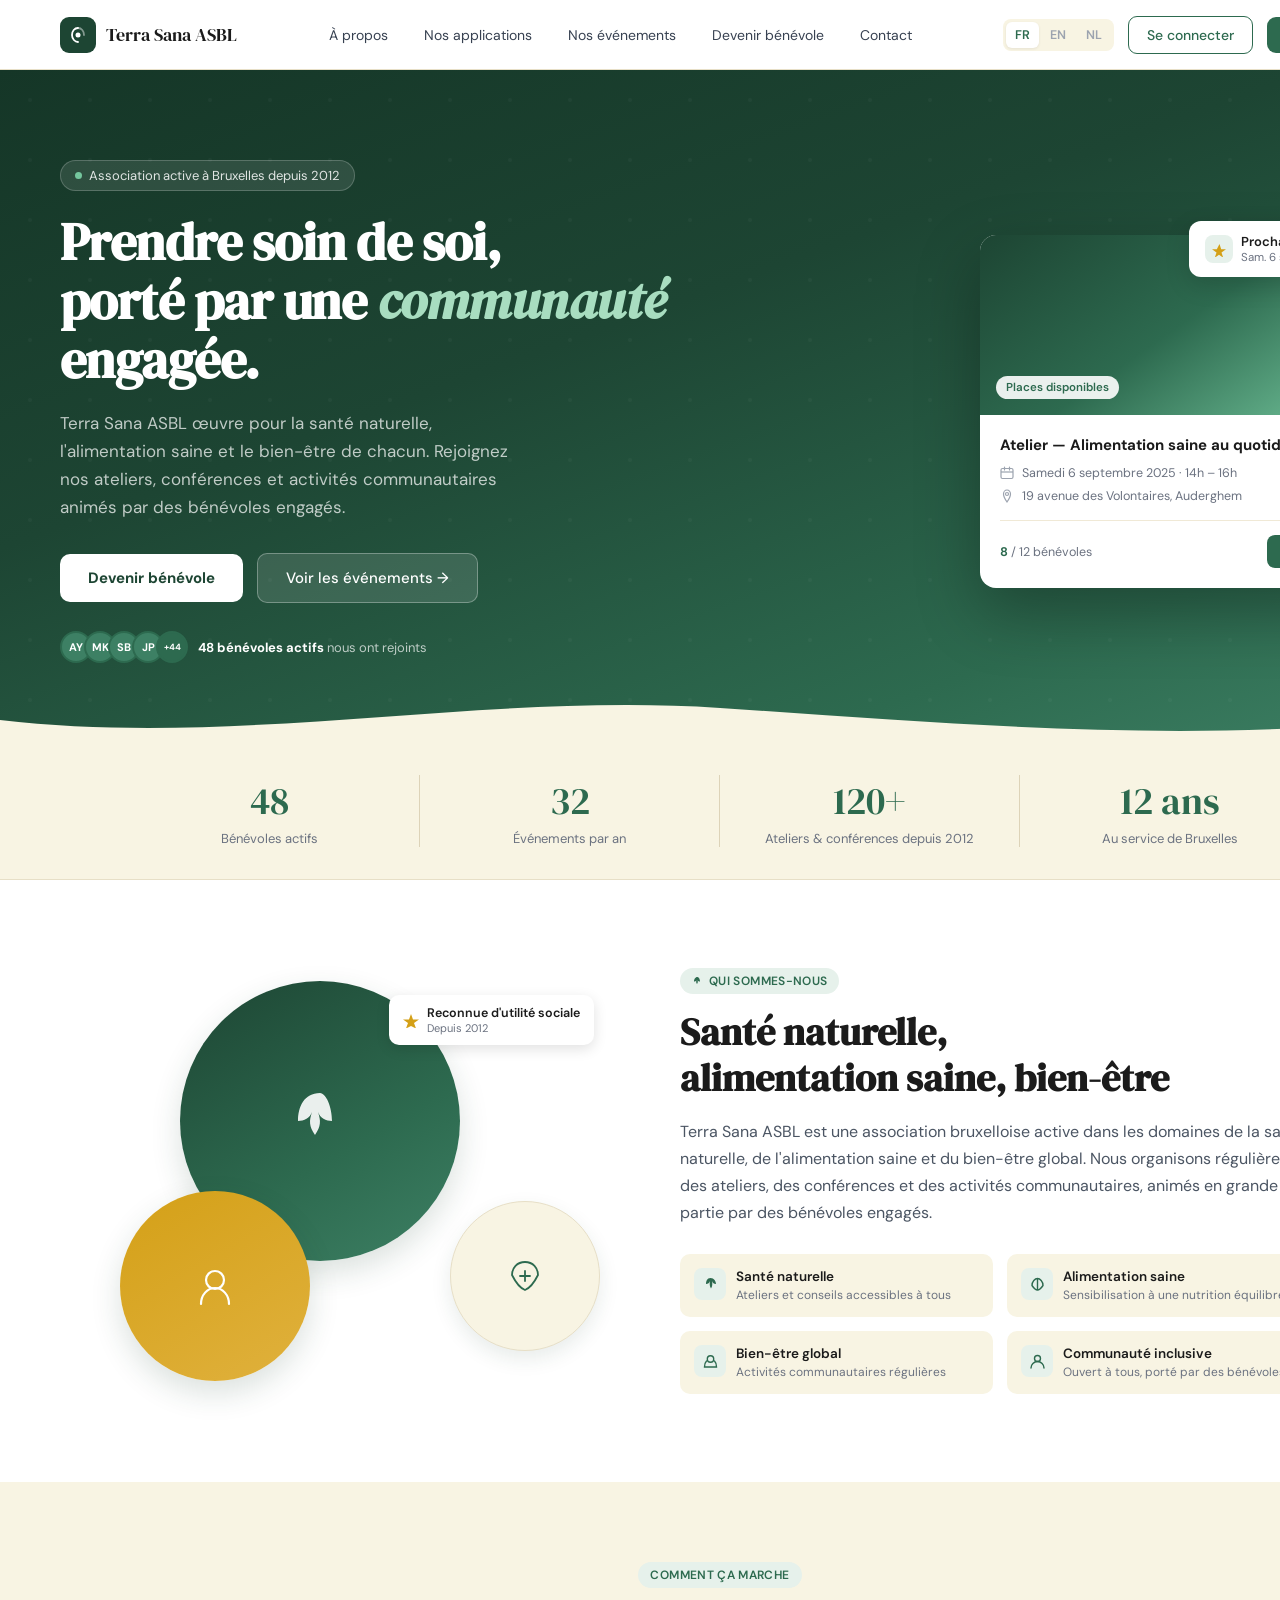
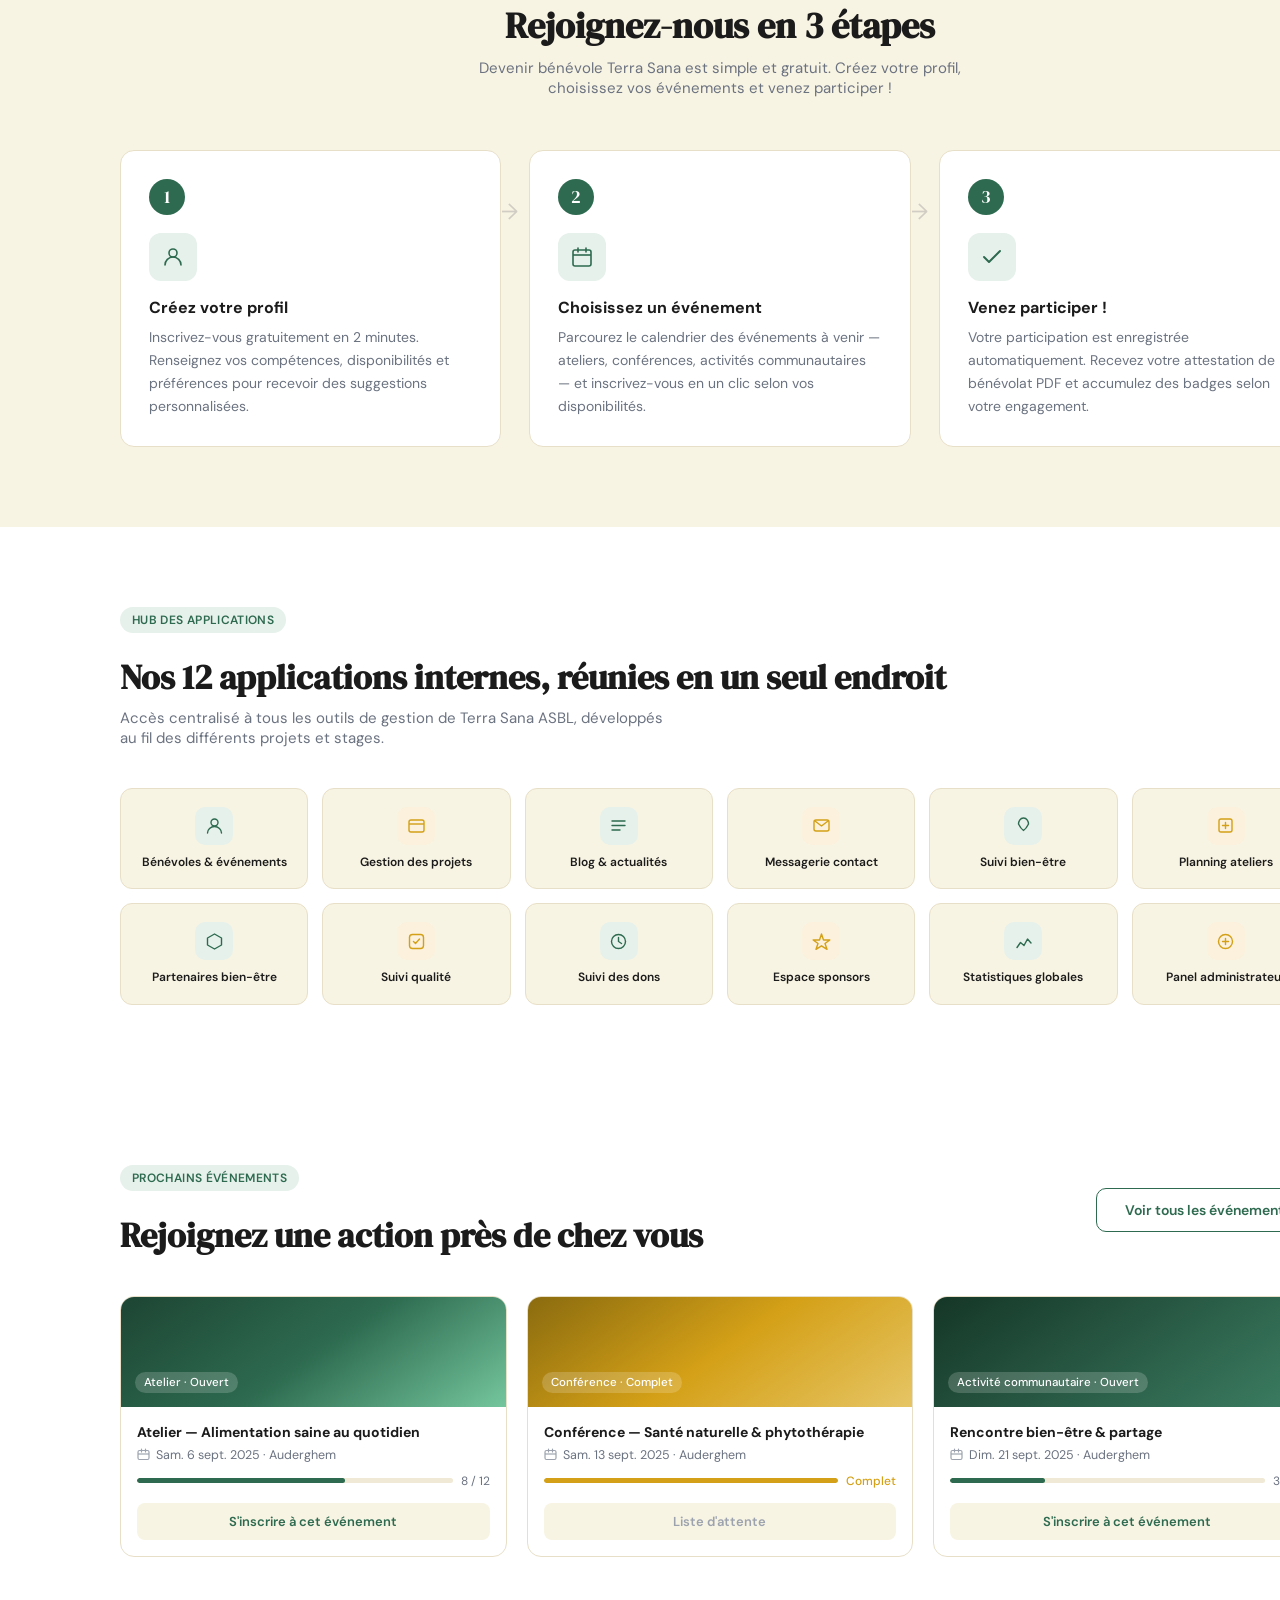
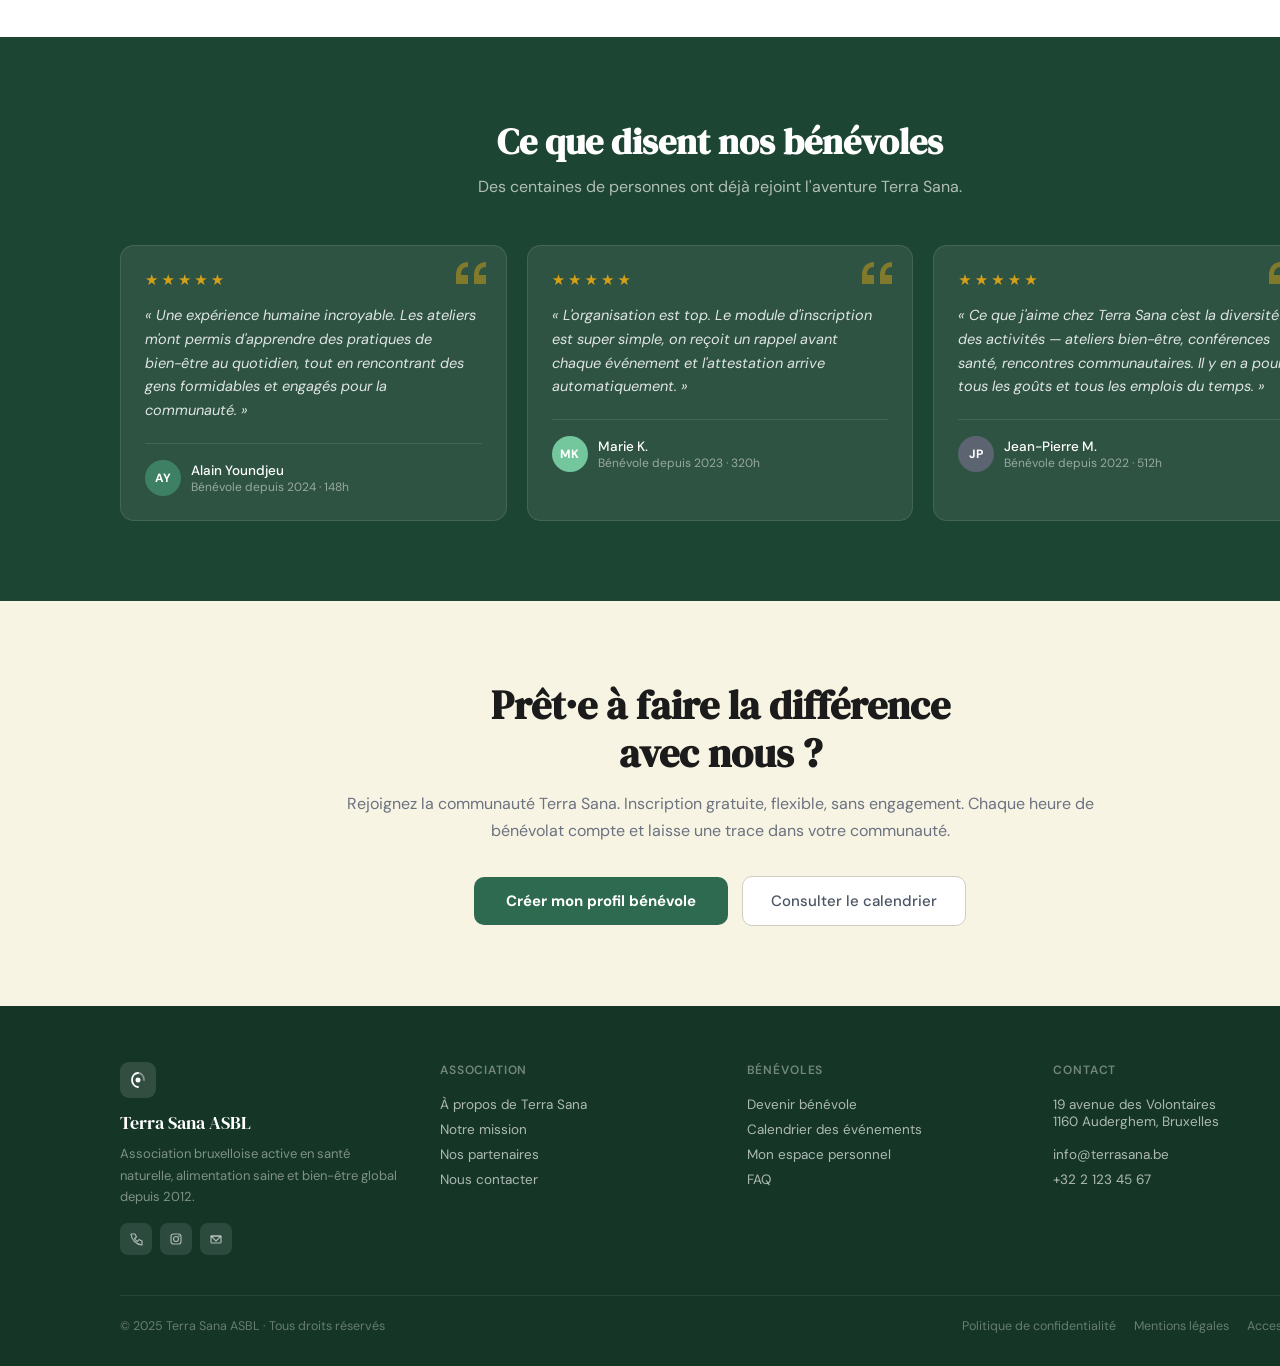
==== commit 162c0bde: "Enrichit visuellement la page d'accueil et aligne le contenu sur l'analyse - Contenu réorienté vers " ====
--- a/maquettes/Accueil.dc.html
+++ b/maquettes/Accueil.dc.html
@@ -32,6 +32,7 @@
   /* ── HERO ── */
   .hero{background:linear-gradient(160deg,#153627 0%,#1D4533 40%,#2D6A4F 80%,#3D8064 100%);padding:90px 60px 80px;display:flex;align-items:center;gap:80px;overflow:hidden;position:relative;}
   .hero::before{content:'';position:absolute;inset:0;background:url("data:image/svg+xml,%3Csvg width='60' height='60' viewBox='0 0 60 60' xmlns='http://www.w3.org/2000/svg'%3E%3Cg fill='none' fill-rule='evenodd'%3E%3Cg fill='%23ffffff' fill-opacity='0.03'%3E%3Ccircle cx='30' cy='30' r='2'/%3E%3C/g%3E%3C/g%3E%3C/svg%3E");pointer-events:none;}
+  .hero-wave{display:block;width:100%;height:56px;position:absolute;left:0;bottom:-1px;z-index:2;}
   .hero-left{flex:1;position:relative;}
   .hero-tag{display:inline-flex;align-items:center;gap:7px;background:rgba(255,255,255,.1);border:1px solid rgba(255,255,255,.2);padding:6px 14px;border-radius:20px;font-size:13px;color:rgba(255,255,255,.85);margin-bottom:22px;}
   .hero-tag-dot{width:7px;height:7px;background:#74C69D;border-radius:50%;}
@@ -50,7 +51,7 @@
 
   .hero-right{flex-shrink:0;width:400px;position:relative;}
   .hero-card{background:#fff;border-radius:16px;overflow:hidden;box-shadow:0 24px 64px rgba(0,0,0,.3);}
-  .hc-img{height:180px;background:linear-gradient(145deg,#2d5a1b,#4a8c2a,#74C69D);display:flex;align-items:flex-end;padding:16px;}
+  .hc-img{height:180px;background:linear-gradient(145deg,#1D4533,#2D6A4F,#74C69D);display:flex;align-items:flex-end;padding:16px;}
   .hc-badge{background:rgba(255,255,255,.9);color:#2D6A4F;font-size:11.5px;font-weight:600;padding:4px 10px;border-radius:20px;}
   .hc-body{padding:20px;}
   .hc-title{font-size:15px;font-weight:700;color:#1B1B1B;}
@@ -73,11 +74,12 @@
 
   /* ── ABOUT ── */
   .about{padding:88px 60px;display:flex;align-items:center;gap:80px;max-width:1320px;margin:0 auto;}
-  .about-img{width:480px;flex-shrink:0;height:340px;background:linear-gradient(145deg,#2D6A4F,#3D8064,#74C69D);border-radius:18px;display:flex;align-items:center;justify-content:center;position:relative;overflow:hidden;}
-  .about-img-inner{text-align:center;color:#fff;}
-  .about-leaf{font-size:72px;line-height:1;}
-  .about-img-sub{font-size:14px;opacity:.7;margin-top:8px;}
-  .about-float{position:absolute;bottom:20px;right:20px;background:#fff;border-radius:10px;padding:10px 14px;display:flex;align-items:center;gap:8px;box-shadow:0 4px 14px rgba(0,0,0,.12);}
+  .about-img{width:480px;flex-shrink:0;height:400px;position:relative;}
+  .ai-circle{position:absolute;border-radius:50%;display:flex;align-items:center;justify-content:center;box-shadow:0 12px 30px rgba(29,69,51,.16);}
+  .ai-c1{width:280px;height:280px;top:0;left:60px;background:linear-gradient(150deg,#1D4533,#2D6A4F 60%,#3D8064);}
+  .ai-c2{width:190px;height:190px;bottom:0;left:0;background:linear-gradient(150deg,#D4A017,#e0b13d);}
+  .ai-c3{width:150px;height:150px;bottom:30px;right:0;background:#F8F4E3;border:1px solid #E7DFC7;box-shadow:0 8px 20px rgba(29,69,51,.1);}
+  .about-float{position:absolute;top:14px;right:6px;background:#fff;border-radius:10px;padding:10px 14px;display:flex;align-items:center;gap:8px;box-shadow:0 4px 14px rgba(0,0,0,.12);z-index:3;}
   .afl{font-size:12.5px;color:#1B1B1B;font-weight:600;}
   .afr{font-size:11.5px;color:#6b7280;}
   .about-text{flex:1;}
@@ -106,9 +108,11 @@
   .hub{padding:80px 60px;background:#fff;}
   .hub-inner{max-width:1200px;margin:0 auto;}
   .hub-grid{display:grid;grid-template-columns:repeat(6,minmax(0,1fr));gap:14px;margin-top:40px;}
-  .hub-item{background:#F8F4E3;border:1px solid #E7DFC7;border-radius:12px;padding:18px 14px;text-align:center;cursor:pointer;}
-  .hub-item:hover{border-color:#2D6A4F;}
-  .hub-ico{width:38px;height:38px;background:#E6F1EB;border-radius:10px;display:flex;align-items:center;justify-content:center;margin:0 auto 10px;}
+  .hub-item{background:#F8F4E3;border:1px solid #E7DFC7;border-radius:12px;padding:18px 14px;text-align:center;cursor:pointer;transition:transform .15s,box-shadow .15s,border-color .15s;}
+  .hub-item:hover{border-color:#2D6A4F;transform:translateY(-3px);box-shadow:0 10px 22px rgba(29,69,51,.1);}
+  .hub-ico{width:38px;height:38px;border-radius:10px;display:flex;align-items:center;justify-content:center;margin:0 auto 10px;}
+  .hub-ico.g{background:#E6F1EB;}
+  .hub-ico.a{background:#FBF1DC;}
   .hub-name{font-size:12px;font-weight:600;color:#1B1B1B;line-height:1.3;}
 
   .events{padding:80px 60px;}
@@ -117,9 +121,9 @@
   .ev-card{background:#fff;border:1px solid #E7DFC7;border-radius:14px;overflow:hidden;cursor:pointer;}
   .ev-card:hover{box-shadow:0 6px 20px rgba(0,0,0,.08);}
   .ev-top{height:110px;display:flex;align-items:flex-end;padding:14px;position:relative;}
-  .img-g1{background:linear-gradient(145deg,#2d5a1b,#4a8c2a);}
-  .img-g2{background:linear-gradient(145deg,#5a3a1b,#8c6a2a);}
-  .img-g3{background:linear-gradient(145deg,#1b3a5a,#2a6a8c);}
+  .img-g1{background:linear-gradient(145deg,#1D4533,#2D6A4F,#74C69D);}
+  .img-g2{background:linear-gradient(145deg,#8a6b0f,#D4A017,#e6c565);}
+  .img-g3{background:linear-gradient(145deg,#153627,#3D8064);}
   .ev-tag-bg{background:rgba(255,255,255,.18);color:#fff;font-size:11.5px;font-weight:500;padding:3px 9px;border-radius:20px;}
   .ev-body{padding:16px;}
   .ev-title{font-size:14px;font-weight:700;color:#1B1B1B;}
@@ -136,7 +140,8 @@
   .testi-h2{font-family:'DM Serif Display',serif;font-size:36px;color:#fff;}
   .testi-sub{font-size:16px;color:rgba(255,255,255,.65);margin-top:10px;}
   .testi-grid{display:grid;grid-template-columns:repeat(3,minmax(0,1fr));gap:20px;}
-  .tcard{background:rgba(255,255,255,.08);border:1px solid rgba(255,255,255,.1);border-radius:14px;padding:24px;}
+  .tcard{background:rgba(255,255,255,.08);border:1px solid rgba(255,255,255,.1);border-radius:14px;padding:24px;position:relative;}
+  .tcard-mark{position:absolute;top:16px;right:20px;opacity:.5;}
   .tcard-stars{display:flex;gap:3px;margin-bottom:14px;}
   .star{color:#D4A017;font-size:15px;}
   .tcard-quote{font-size:14.5px;color:rgba(255,255,255,.85);line-height:1.65;font-style:italic;}
@@ -207,8 +212,8 @@
 <section class="hero">
   <div class="hero-left">
     <div class="hero-tag"><div class="hero-tag-dot"></div>Association active à Bruxelles depuis 2012</div>
-    <h1 class="hero-h1">Cultivons ensemble<br>un avenir <em>durable</em><br>et solidaire.</h1>
-    <p class="hero-p">Terra Sana ASBL œuvre pour une alimentation saine et accessible à tous. Rejoignez notre réseau de bénévoles passionnés et participez à des événements qui ont du sens.</p>
+    <h1 class="hero-h1">Prendre soin de soi,<br>porté par une <em>communauté</em><br>engagée.</h1>
+    <p class="hero-p">Terra Sana ASBL œuvre pour la santé naturelle, l'alimentation saine et le bien-être de chacun. Rejoignez nos ateliers, conférences et activités communautaires animés par des bénévoles engagés.</p>
     <div class="hero-ctas">
       <button class="h-btn-main">Devenir bénévole</button>
       <button class="h-btn-sec">Voir les événements →</button>
@@ -230,22 +235,22 @@
       <div class="float-ico">
         <svg width="15" height="15" viewBox="0 0 15 15" fill="none"><path d="M7.5 2l1.7 5.2H14l-4.5 3.3 1.7 5.2-4.2-3-4.2 3 1.7-5.2L0 7.2h4.8z" fill="#D4A017"/></svg>
       </div>
-      <div><div style="font-size:13px;font-weight:600;color:#1B1B1B;">Prochaine récolte</div><div style="font-size:11.5px;color:#6b7280;">Dim. 24 août · Uccle</div></div>
+      <div><div style="font-size:13px;font-weight:600;color:#1B1B1B;">Prochain atelier</div><div style="font-size:11.5px;color:#6b7280;">Sam. 6 sept. · Auderghem</div></div>
     </div>
     <div class="hero-card">
       <div class="hc-img">
         <span class="hc-badge">Places disponibles</span>
       </div>
       <div class="hc-body">
-        <div class="hc-title">Récolte de légumes — Ferme Sud</div>
+        <div class="hc-title">Atelier — Alimentation saine au quotidien</div>
         <div class="hc-meta">
           <div class="hc-row">
             <svg width="14" height="14" viewBox="0 0 14 14" fill="none"><rect x="1" y="2.5" width="12" height="10" rx="1.5" stroke="#9ca3af" stroke-width="1.2"/><path d="M1 6h12" stroke="#9ca3af" stroke-width="1.2"/><path d="M4.5 1v3M9.5 1v3" stroke="#9ca3af" stroke-width="1.2" stroke-linecap="round"/></svg>
-            Dimanche 24 août 2025 · 09h – 13h
+            Samedi 6 septembre 2025 · 14h – 16h
           </div>
           <div class="hc-row">
             <svg width="14" height="14" viewBox="0 0 14 14" fill="none"><path d="M7 1C4.8 1 3.5 3 3.5 5c0 3 3.5 8 3.5 8S10.5 8 10.5 5C10.5 3 9.2 1 7 1z" stroke="#9ca3af" stroke-width="1.2"/><circle cx="7" cy="5" r="1.5" stroke="#9ca3af" stroke-width="1.2"/></svg>
-            Uccle, Bruxelles
+            19 avenue des Volontaires, Auderghem
           </div>
         </div>
         <div class="hc-foot">
@@ -255,6 +260,7 @@
       </div>
     </div>
   </div>
+  <svg class="hero-wave" viewBox="0 0 1440 56" preserveAspectRatio="none"><path d="M0,32 C240,60 480,4 720,20 C960,36 1200,58 1440,28 L1440,56 L0,56 Z" fill="#F8F4E3"/></svg>
 </section>
 
 <!-- STATS BAR -->
@@ -269,8 +275,8 @@
       <div class="stat-lbl">Événements par an</div>
     </div>
     <div class="stat-item">
-      <div class="stat-num">4 200 kg</div>
-      <div class="stat-lbl">Légumes redistribués en 2024</div>
+      <div class="stat-num">120+</div>
+      <div class="stat-lbl">Ateliers &amp; conférences depuis 2012</div>
     </div>
     <div class="stat-item">
       <div class="stat-num">12 ans</div>
@@ -282,12 +288,26 @@
 <!-- ABOUT -->
 <section class="about">
   <div class="about-img">
-    <svg width="100" height="100" viewBox="0 0 100 100" fill="none" style="opacity:.6;">
-      <path d="M50 10C28 10 20 30 20 50c8 0 16-4 20-12-4 12-4 20 4 32 8-12 8-20 4-32 4 8 12 12 20 12 0-20-8-40-18-40z" fill="white"/>
-    </svg>
-    <div style="position:absolute;bottom:20px;right:20px;background:#fff;border-radius:10px;padding:10px 14px;display:flex;align-items:center;gap:8px;box-shadow:0 4px 14px rgba(0,0,0,.15);">
+    <div class="ai-circle ai-c1">
+      <svg width="72" height="72" viewBox="0 0 72 72" fill="none" style="opacity:.9;">
+        <path d="M36 8C20 8 14 22 14 36c6 0 12-3 14-9-3 9-3 14 3 23 6-9 6-14 3-23 2 6 8 9 14 9 0-14-6-28-12-28z" fill="white"/>
+      </svg>
+    </div>
+    <div class="ai-circle ai-c2">
+      <svg width="46" height="46" viewBox="0 0 46 46" fill="none">
+        <circle cx="23" cy="17" r="9" stroke="white" stroke-width="2.2"/>
+        <path d="M9 41c0-9 6.3-16 14-16s14 7 14 16" stroke="white" stroke-width="2.2" stroke-linecap="round"/>
+      </svg>
+    </div>
+    <div class="ai-circle ai-c3">
+      <svg width="40" height="40" viewBox="0 0 40 40" fill="none">
+        <path d="M20 6c-8 0-13 6-13 13 4 8 8 13 13 15 5-2 9-7 13-15 0-7-5-13-13-13z" stroke="#2D6A4F" stroke-width="1.8"/>
+        <path d="M20 15v10M15 20h10" stroke="#2D6A4F" stroke-width="1.8" stroke-linecap="round"/>
+      </svg>
+    </div>
+    <div class="about-float">
       <svg width="16" height="16" viewBox="0 0 16 16" fill="none"><path d="M8 2l2 5.5H16L11 11l2 5.5L8 14l-5 2.5 2-5.5L0 7.5h6z" fill="#D4A017"/></svg>
-      <div><div style="font-size:12.5px;font-weight:600;color:#1B1B1B;">Label Agriculture bio</div><div style="font-size:11px;color:#6b7280;">Certifié 2023</div></div>
+      <div><div style="font-size:12.5px;font-weight:600;color:#1B1B1B;">Reconnue d'utilité sociale</div><div style="font-size:11px;color:#6b7280;">Depuis 2012</div></div>
     </div>
   </div>
   <div class="about-text">
@@ -295,32 +315,32 @@
       <svg width="11" height="11" viewBox="0 0 11 11" fill="none"><path d="M5.5 1C3 1 2 3.5 2 5.5c1 0 2-.5 2.5-1.5-.5 1.5-.5 2.5.5 4 1-1.5 1-2.5.5-4C6 5 7 5.5 8 5.5c0-2-1-4.5-2.5-4.5z" fill="#2D6A4F"/></svg>
       Qui sommes-nous
     </div>
-    <h2 class="section-h2">Une agriculture<br>locale, saine et solidaire</h2>
-    <p class="section-p">Terra Sana ASBL est une association bruxelloise engagée pour la promotion d'une alimentation saine et accessible. Nous travaillons avec des agriculteurs locaux pour organiser des récoltes, des ateliers et des distributions au profit de la communauté.</p>
+    <h2 class="section-h2">Santé naturelle,<br>alimentation saine, bien-être</h2>
+    <p class="section-p">Terra Sana ASBL est une association bruxelloise active dans les domaines de la santé naturelle, de l'alimentation saine et du bien-être global. Nous organisons régulièrement des ateliers, des conférences et des activités communautaires, animés en grande partie par des bénévoles engagés.</p>
     <div class="about-values">
       <div class="av-item">
         <div class="av-icon">
           <svg width="17" height="17" viewBox="0 0 17 17" fill="none"><path d="M8.5 2C5 2 4 5.5 4 8c2 0 3.5-1 4-3-.5 3-.5 5 1 7.5 1.5-2.5 1.5-4.5 1-7.5.5 2 2 3 4 3 0-2.5-2-6-5.5-6z" fill="#2D6A4F"/></svg>
         </div>
-        <div><div class="av-title">Agriculture naturelle</div><div class="av-sub">Sans pesticides ni intrants chimiques</div></div>
+        <div><div class="av-title">Santé naturelle</div><div class="av-sub">Ateliers et conseils accessibles à tous</div></div>
+      </div>
+      <div class="av-item">
+        <div class="av-icon">
+          <svg width="17" height="17" viewBox="0 0 17 17" fill="none"><path d="M3 9.5c0-4 3-7 5.5-7s5.5 3 5.5 7c-2 3-4 4.5-5.5 4.5S5 12.5 3 9.5z" stroke="#2D6A4F" stroke-width="1.4"/><path d="M8.5 2.5v11.5" stroke="#2D6A4F" stroke-width="1.4"/></svg>
+        </div>
+        <div><div class="av-title">Alimentation saine</div><div class="av-sub">Sensibilisation à une nutrition équilibrée</div></div>
+      </div>
+      <div class="av-item">
+        <div class="av-icon">
+          <svg width="17" height="17" viewBox="0 0 17 17" fill="none"><circle cx="8.5" cy="6" r="3.2" stroke="#2D6A4F" stroke-width="1.4"/><path d="M4.5 8c-1.5 1.5-2 3.5-2 6h12c0-2.5-.5-4.5-2-6" stroke="#2D6A4F" stroke-width="1.4" stroke-linecap="round"/></svg>
+        </div>
+        <div><div class="av-title">Bien-être global</div><div class="av-sub">Activités communautaires régulières</div></div>
       </div>
       <div class="av-item">
         <div class="av-icon">
           <svg width="17" height="17" viewBox="0 0 17 17" fill="none"><circle cx="8.5" cy="5.5" r="3" stroke="#2D6A4F" stroke-width="1.4"/><path d="M2 15c0-3.6 2.9-6.5 6.5-6.5S15 11.4 15 15" stroke="#2D6A4F" stroke-width="1.4" stroke-linecap="round"/></svg>
         </div>
-        <div><div class="av-title">Communauté inclusive</div><div class="av-sub">Ouvert à tous, sans condition</div></div>
-      </div>
-      <div class="av-item">
-        <div class="av-icon">
-          <svg width="17" height="17" viewBox="0 0 17 17" fill="none"><path d="M8.5 2.5l5.5 3.5v5l-5.5 4-5.5-4V6z" stroke="#2D6A4F" stroke-width="1.4" stroke-linejoin="round"/></svg>
-        </div>
-        <div><div class="av-title">Circuit court</div><div class="av-sub">Du champ à l'assiette en 24h</div></div>
-      </div>
-      <div class="av-item">
-        <div class="av-icon">
-          <svg width="17" height="17" viewBox="0 0 17 17" fill="none"><path d="M8.5 2l1.6 5h5.4l-4.5 3.3 1.7 5.2-4.2-3-4.2 3 1.7-5.2L1.5 7h5.4z" stroke="#2D6A4F" stroke-width="1.4" stroke-linejoin="round"/></svg>
-        </div>
-        <div><div class="av-title">Impact reconnu</div><div class="av-sub">Label Région Bruxelles-Capitale</div></div>
+        <div><div class="av-title">Communauté inclusive</div><div class="av-sub">Ouvert à tous, porté par des bénévoles</div></div>
       </div>
     </div>
   </div>
@@ -350,7 +370,7 @@
           <svg width="24" height="24" viewBox="0 0 24 24" fill="none"><rect x="3" y="5" width="18" height="16" rx="2" stroke="#2D6A4F" stroke-width="1.6"/><path d="M3 10h18" stroke="#2D6A4F" stroke-width="1.6"/><path d="M8 3v4M16 3v4" stroke="#2D6A4F" stroke-width="1.6" stroke-linecap="round"/></svg>
         </div>
         <div class="step-title">Choisissez un événement</div>
-        <p class="step-text">Parcourez le calendrier des événements à venir — récoltes, ateliers, distributions — et inscrivez-vous en un clic selon vos disponibilités.</p>
+        <p class="step-text">Parcourez le calendrier des événements à venir — ateliers, conférences, activités communautaires — et inscrivez-vous en un clic selon vos disponibilités.</p>
         <div class="step-arrow">→</div>
       </div>
       <div class="step">
@@ -372,18 +392,18 @@
     <h2 class="section-h2" style="font-size:34px;margin-top:8px;">Nos 12 applications internes, réunies en un seul endroit</h2>
     <p style="font-size:15px;color:#6b7280;margin-top:10px;max-width:560px;">Accès centralisé à tous les outils de gestion de Terra Sana ASBL, développés au fil des différents projets et stages.</p>
     <div class="hub-grid">
-      <div class="hub-item"><div class="hub-ico"><svg width="19" height="19" viewBox="0 0 19 19" fill="none"><circle cx="9.5" cy="6.5" r="3.5" stroke="#2D6A4F" stroke-width="1.4"/><path d="M2.5 17c0-3.5 3.1-6.5 7-6.5s7 3 7 6.5" stroke="#2D6A4F" stroke-width="1.4" stroke-linecap="round"/></svg></div><div class="hub-name">Bénévoles &amp; événements</div></div>
-      <div class="hub-item"><div class="hub-ico"><svg width="19" height="19" viewBox="0 0 19 19" fill="none"><rect x="2" y="4" width="15" height="12" rx="2" stroke="#2D6A4F" stroke-width="1.4"/><path d="M2 8h15" stroke="#2D6A4F" stroke-width="1.4"/></svg></div><div class="hub-name">Gestion des projets</div></div>
-      <div class="hub-item"><div class="hub-ico"><svg width="19" height="19" viewBox="0 0 19 19" fill="none"><path d="M3 5h13M3 9.5h13M3 14h8" stroke="#2D6A4F" stroke-width="1.4" stroke-linecap="round"/></svg></div><div class="hub-name">Blog &amp; actualités</div></div>
-      <div class="hub-item"><div class="hub-ico"><svg width="19" height="19" viewBox="0 0 19 19" fill="none"><path d="M3 5l6.5 5L16 5" stroke="#2D6A4F" stroke-width="1.4" stroke-linecap="round" stroke-linejoin="round"/><rect x="2" y="4" width="15" height="11" rx="2" stroke="#2D6A4F" stroke-width="1.4"/></svg></div><div class="hub-name">Messagerie contact</div></div>
-      <div class="hub-item"><div class="hub-ico"><svg width="19" height="19" viewBox="0 0 19 19" fill="none"><rect x="2.5" y="2.5" width="14" height="14" rx="3" stroke="#2D6A4F" stroke-width="1.4"/><path d="M6.5 9.5l2 2 4-4.5" stroke="#2D6A4F" stroke-width="1.4" stroke-linecap="round" stroke-linejoin="round"/></svg></div><div class="hub-name">Suivi qualité bio</div></div>
-      <div class="hub-item"><div class="hub-ico"><svg width="19" height="19" viewBox="0 0 19 19" fill="none"><path d="M9.5 2l7 4v7l-7 4-7-4V6z" stroke="#2D6A4F" stroke-width="1.4" stroke-linejoin="round"/></svg></div><div class="hub-name">Stock &amp; logistique</div></div>
-      <div class="hub-item"><div class="hub-ico"><svg width="19" height="19" viewBox="0 0 19 19" fill="none"><path d="M3 15V6l6.5-4L16 6v9" stroke="#2D6A4F" stroke-width="1.4" stroke-linejoin="round"/><path d="M7 15v-5h5v5" stroke="#2D6A4F" stroke-width="1.4"/></svg></div><div class="hub-name">Fermes partenaires</div></div>
-      <div class="hub-item"><div class="hub-ico"><svg width="19" height="19" viewBox="0 0 19 19" fill="none"><rect x="3" y="3" width="13" height="13" rx="2" stroke="#2D6A4F" stroke-width="1.4"/><path d="M7 3v13M3 8h13" stroke="#2D6A4F" stroke-width="1.4"/></svg></div><div class="hub-name">Planning ateliers</div></div>
-      <div class="hub-item"><div class="hub-ico"><svg width="19" height="19" viewBox="0 0 19 19" fill="none"><circle cx="9.5" cy="9.5" r="7" stroke="#2D6A4F" stroke-width="1.4"/><path d="M9.5 5.5v4l3 2" stroke="#2D6A4F" stroke-width="1.4" stroke-linecap="round"/></svg></div><div class="hub-name">Suivi des dons</div></div>
-      <div class="hub-item"><div class="hub-ico"><svg width="19" height="19" viewBox="0 0 19 19" fill="none"><path d="M9.5 2l2 6h6.3L13 11.5l2 5.8-5.5-3.5-5.5 3.5 2-5.8L1.2 8h6.3z" stroke="#2D6A4F" stroke-width="1.4" stroke-linejoin="round"/></svg></div><div class="hub-name">Espace sponsors</div></div>
-      <div class="hub-item"><div class="hub-ico"><svg width="19" height="19" viewBox="0 0 19 19" fill="none"><path d="M3 15.5l3.5-5 3.5 3 3.5-6.5 3.5 4" stroke="#2D6A4F" stroke-width="1.4" stroke-linecap="round" stroke-linejoin="round"/></svg></div><div class="hub-name">Statistiques globales</div></div>
-      <div class="hub-item"><div class="hub-ico"><svg width="19" height="19" viewBox="0 0 19 19" fill="none"><rect x="2.5" y="2.5" width="14" height="14" rx="7" stroke="#2D6A4F" stroke-width="1.4"/><path d="M6.5 9.5h6M9.5 6.5v6" stroke="#2D6A4F" stroke-width="1.4" stroke-linecap="round"/></svg></div><div class="hub-name">Panel administrateur</div></div>
+      <div class="hub-item"><div class="hub-ico g"><svg width="19" height="19" viewBox="0 0 19 19" fill="none"><circle cx="9.5" cy="6.5" r="3.5" stroke="#2D6A4F" stroke-width="1.4"/><path d="M2.5 17c0-3.5 3.1-6.5 7-6.5s7 3 7 6.5" stroke="#2D6A4F" stroke-width="1.4" stroke-linecap="round"/></svg></div><div class="hub-name">Bénévoles &amp; événements</div></div>
+      <div class="hub-item"><div class="hub-ico a"><svg width="19" height="19" viewBox="0 0 19 19" fill="none"><rect x="2" y="4" width="15" height="12" rx="2" stroke="#D4A017" stroke-width="1.4"/><path d="M2 8h15" stroke="#D4A017" stroke-width="1.4"/></svg></div><div class="hub-name">Gestion des projets</div></div>
+      <div class="hub-item"><div class="hub-ico g"><svg width="19" height="19" viewBox="0 0 19 19" fill="none"><path d="M3 5h13M3 9.5h13M3 14h8" stroke="#2D6A4F" stroke-width="1.4" stroke-linecap="round"/></svg></div><div class="hub-name">Blog &amp; actualités</div></div>
+      <div class="hub-item"><div class="hub-ico a"><svg width="19" height="19" viewBox="0 0 19 19" fill="none"><path d="M3 5l6.5 5L16 5" stroke="#D4A017" stroke-width="1.4" stroke-linecap="round" stroke-linejoin="round"/><rect x="2" y="4" width="15" height="11" rx="2" stroke="#D4A017" stroke-width="1.4"/></svg></div><div class="hub-name">Messagerie contact</div></div>
+      <div class="hub-item"><div class="hub-ico g"><svg width="19" height="19" viewBox="0 0 19 19" fill="none"><path d="M9.5 2C6 2 4.5 5.5 4.5 8c1.7 3.5 3.5 5.5 5 6.5 1.5-1 3.3-3 5-6.5 0-2.5-1.5-6-5-6z" stroke="#2D6A4F" stroke-width="1.4"/></svg></div><div class="hub-name">Suivi bien-être</div></div>
+      <div class="hub-item"><div class="hub-ico a"><svg width="19" height="19" viewBox="0 0 19 19" fill="none"><rect x="3" y="3" width="13" height="13" rx="2" stroke="#D4A017" stroke-width="1.4"/><path d="M6.5 9.5h6M9.5 6.5v6" stroke="#D4A017" stroke-width="1.4" stroke-linecap="round"/></svg></div><div class="hub-name">Planning ateliers</div></div>
+      <div class="hub-item"><div class="hub-ico g"><svg width="19" height="19" viewBox="0 0 19 19" fill="none"><path d="M9.5 2l7 4v7l-7 4-7-4V6z" stroke="#2D6A4F" stroke-width="1.4" stroke-linejoin="round"/></svg></div><div class="hub-name">Partenaires bien-être</div></div>
+      <div class="hub-item"><div class="hub-ico a"><svg width="19" height="19" viewBox="0 0 19 19" fill="none"><rect x="2.5" y="2.5" width="14" height="14" rx="3" stroke="#D4A017" stroke-width="1.4"/><path d="M6.5 9.5l2 2 4-4.5" stroke="#D4A017" stroke-width="1.4" stroke-linecap="round" stroke-linejoin="round"/></svg></div><div class="hub-name">Suivi qualité</div></div>
+      <div class="hub-item"><div class="hub-ico g"><svg width="19" height="19" viewBox="0 0 19 19" fill="none"><circle cx="9.5" cy="9.5" r="7" stroke="#2D6A4F" stroke-width="1.4"/><path d="M9.5 5.5v4l3 2" stroke="#2D6A4F" stroke-width="1.4" stroke-linecap="round"/></svg></div><div class="hub-name">Suivi des dons</div></div>
+      <div class="hub-item"><div class="hub-ico a"><svg width="19" height="19" viewBox="0 0 19 19" fill="none"><path d="M9.5 2l2 6h6.3L13 11.5l2 5.8-5.5-3.5-5.5 3.5 2-5.8L1.2 8h6.3z" stroke="#D4A017" stroke-width="1.4" stroke-linejoin="round"/></svg></div><div class="hub-name">Espace sponsors</div></div>
+      <div class="hub-item"><div class="hub-ico g"><svg width="19" height="19" viewBox="0 0 19 19" fill="none"><path d="M3 15.5l3.5-5 3.5 3 3.5-6.5 3.5 4" stroke="#2D6A4F" stroke-width="1.4" stroke-linecap="round" stroke-linejoin="round"/></svg></div><div class="hub-name">Statistiques globales</div></div>
+      <div class="hub-item"><div class="hub-ico a"><svg width="19" height="19" viewBox="0 0 19 19" fill="none"><rect x="2.5" y="2.5" width="14" height="14" rx="7" stroke="#D4A017" stroke-width="1.4"/><path d="M6.5 9.5h6M9.5 6.5v6" stroke="#D4A017" stroke-width="1.4" stroke-linecap="round"/></svg></div><div class="hub-name">Panel administrateur</div></div>
     </div>
   </div>
 </section>
@@ -400,13 +420,13 @@
     <div class="ev-grid">
       <div class="ev-card">
         <div class="ev-top img-g1">
-          <span class="ev-tag-bg">Récolte · Ouvert</span>
+          <span class="ev-tag-bg">Atelier · Ouvert</span>
         </div>
         <div class="ev-body">
-          <div class="ev-title">Récolte de légumes — Ferme Sud</div>
+          <div class="ev-title">Atelier — Alimentation saine au quotidien</div>
           <div class="ev-date">
             <svg width="13" height="13" viewBox="0 0 13 13" fill="none"><rect x="1" y="2.5" width="11" height="9" rx="1.5" stroke="#9ca3af" stroke-width="1.2"/><path d="M1 6h11" stroke="#9ca3af" stroke-width="1.2"/><path d="M4.5 1v3M8.5 1v3" stroke="#9ca3af" stroke-width="1.2" stroke-linecap="round"/></svg>
-            Dim. 24 août 2025 · Uccle
+            Sam. 6 sept. 2025 · Auderghem
           </div>
           <div style="display:flex;align-items:center;gap:8px;margin-top:10px;">
             <div style="flex:1;height:5px;background:#F0E9D6;border-radius:3px;overflow:hidden;"><div style="width:66%;height:100%;background:#2D6A4F;border-radius:3px;"></div></div>
@@ -417,13 +437,13 @@
       </div>
       <div class="ev-card">
         <div class="ev-top img-g2">
-          <span class="ev-tag-bg">Atelier · Complet</span>
+          <span class="ev-tag-bg">Conférence · Complet</span>
         </div>
         <div class="ev-body">
-          <div class="ev-title">Atelier compost &amp; jardinage</div>
+          <div class="ev-title">Conférence — Santé naturelle &amp; phytothérapie</div>
           <div class="ev-date">
             <svg width="13" height="13" viewBox="0 0 13 13" fill="none"><rect x="1" y="2.5" width="11" height="9" rx="1.5" stroke="#9ca3af" stroke-width="1.2"/><path d="M1 6h11" stroke="#9ca3af" stroke-width="1.2"/><path d="M4.5 1v3M8.5 1v3" stroke="#9ca3af" stroke-width="1.2" stroke-linecap="round"/></svg>
-            Sam. 30 août 2025 · Ixelles
+            Sam. 13 sept. 2025 · Auderghem
           </div>
           <div style="display:flex;align-items:center;gap:8px;margin-top:10px;">
             <div style="flex:1;height:5px;background:#F0E9D6;border-radius:3px;overflow:hidden;"><div style="width:100%;height:100%;background:#D4A017;border-radius:3px;"></div></div>
@@ -434,13 +454,13 @@
       </div>
       <div class="ev-card">
         <div class="ev-top img-g3">
-          <span class="ev-tag-bg">Distribution · Ouvert</span>
+          <span class="ev-tag-bg">Activité communautaire · Ouvert</span>
         </div>
         <div class="ev-body">
-          <div class="ev-title">Distribution CSA — Marché local</div>
+          <div class="ev-title">Rencontre bien-être &amp; partage</div>
           <div class="ev-date">
             <svg width="13" height="13" viewBox="0 0 13 13" fill="none"><rect x="1" y="2.5" width="11" height="9" rx="1.5" stroke="#9ca3af" stroke-width="1.2"/><path d="M1 6h11" stroke="#9ca3af" stroke-width="1.2"/><path d="M4.5 1v3M8.5 1v3" stroke="#9ca3af" stroke-width="1.2" stroke-linecap="round"/></svg>
-            Sam. 6 sept. 2025 · Etterbeek
+            Dim. 21 sept. 2025 · Auderghem
           </div>
           <div style="display:flex;align-items:center;gap:8px;margin-top:10px;">
             <div style="flex:1;height:5px;background:#F0E9D6;border-radius:3px;overflow:hidden;"><div style="width:30%;height:100%;background:#2D6A4F;border-radius:3px;"></div></div>
@@ -462,14 +482,16 @@
     </div>
     <div class="testi-grid">
       <div class="tcard">
+        <svg class="tcard-mark" width="30" height="22" viewBox="0 0 30 22" fill="none"><path d="M0 22V13C0 5 5 0 12 0V5C7 5 5 8 5 13H12V22H0ZM18 22V13C18 5 23 0 30 0V5C25 5 23 8 23 13H30V22H18Z" fill="#D4A017"/></svg>
         <div class="tcard-stars"><span class="star">★</span><span class="star">★</span><span class="star">★</span><span class="star">★</span><span class="star">★</span></div>
-        <p class="tcard-quote">« Une expérience humaine incroyable. J'ai appris à cultiver des légumes, rencontré des gens fantastiques et eu le sentiment concret d'agir pour ma communauté. »</p>
+        <p class="tcard-quote">« Une expérience humaine incroyable. Les ateliers m'ont permis d'apprendre des pratiques de bien-être au quotidien, tout en rencontrant des gens formidables et engagés pour la communauté. »</p>
         <div class="tcard-author">
           <div class="ta-av">AY</div>
           <div><div class="ta-name">Alain Youndjeu</div><div class="ta-since">Bénévole depuis 2024 · 148h</div></div>
         </div>
       </div>
       <div class="tcard">
+        <svg class="tcard-mark" width="30" height="22" viewBox="0 0 30 22" fill="none"><path d="M0 22V13C0 5 5 0 12 0V5C7 5 5 8 5 13H12V22H0ZM18 22V13C18 5 23 0 30 0V5C25 5 23 8 23 13H30V22H18Z" fill="#D4A017"/></svg>
         <div class="tcard-stars"><span class="star">★</span><span class="star">★</span><span class="star">★</span><span class="star">★</span><span class="star">★</span></div>
         <p class="tcard-quote">« L'organisation est top. Le module d'inscription est super simple, on reçoit un rappel avant chaque événement et l'attestation arrive automatiquement. »</p>
         <div class="tcard-author">
@@ -478,8 +500,9 @@
         </div>
       </div>
       <div class="tcard">
+        <svg class="tcard-mark" width="30" height="22" viewBox="0 0 30 22" fill="none"><path d="M0 22V13C0 5 5 0 12 0V5C7 5 5 8 5 13H12V22H0ZM18 22V13C18 5 23 0 30 0V5C25 5 23 8 23 13H30V22H18Z" fill="#D4A017"/></svg>
         <div class="tcard-stars"><span class="star">★</span><span class="star">★</span><span class="star">★</span><span class="star">★</span><span class="star">★</span></div>
-        <p class="tcard-quote">« Ce que j'aime chez Terra Sana c'est la diversité des actions — récoltes, formations, distributions. Il y en a pour tous les goûts et tous les emplois du temps. »</p>
+        <p class="tcard-quote">« Ce que j'aime chez Terra Sana c'est la diversité des activités — ateliers bien-être, conférences santé, rencontres communautaires. Il y en a pour tous les goûts et tous les emplois du temps. »</p>
         <div class="tcard-author">
           <div class="ta-av" style="background:#5b6470;">JP</div>
           <div><div class="ta-name">Jean-Pierre M.</div><div class="ta-since">Bénévole depuis 2022 · 512h</div></div>
@@ -509,7 +532,7 @@
         <svg width="20" height="20" viewBox="0 0 20 20" fill="none"><path d="M10 3C6.5 3 4 6 4 10s3 7 6 7" stroke="white" stroke-width="1.8" stroke-linecap="round"/><path d="M10 3C13.5 3 16 6 16 10" stroke="rgba(255,255,255,.4)" stroke-width="1.8" stroke-linecap="round"/><circle cx="10" cy="10" r="2.5" fill="white"/></svg>
       </div>
       <div class="fb-name">Terra Sana ASBL</div>
-      <div class="fb-desc">Association bruxelloise pour une alimentation locale, saine et accessible à tous depuis 2012.</div>
+      <div class="fb-desc">Association bruxelloise active en santé naturelle, alimentation saine et bien-être global depuis 2012.</div>
       <div class="fb-social">
         <div class="social-btn"><svg width="14" height="14" viewBox="0 0 14 14" fill="none"><path d="M2 2h4l1.5 3-2 1.5a8 8 0 0 0 3 3L10 7.5l3 1.5v4A12 12 0 0 1 2 2z" stroke="rgba(255,255,255,.6)" stroke-width="1.2" stroke-linejoin="round"/></svg></div>
         <div class="social-btn"><svg width="14" height="14" viewBox="0 0 14 14" fill="none"><rect x="2" y="2" width="10" height="10" rx="2.5" stroke="rgba(255,255,255,.6)" stroke-width="1.2"/><circle cx="7" cy="7" r="2.5" stroke="rgba(255,255,255,.6)" stroke-width="1.2"/><circle cx="10" cy="4" r=".8" fill="rgba(255,255,255,.6)"/></svg></div>
@@ -532,7 +555,7 @@
     </div>
     <div class="footer-col">
       <div class="fc-title">Contact</div>
-      <div class="fc-link">Rue du Verger 14<br>1180 Uccle, Bruxelles</div>
+      <div class="fc-link">19 avenue des Volontaires<br>1160 Auderghem, Bruxelles</div>
       <div class="fc-link" style="margin-top:8px;">info@terrasana.be</div>
       <div class="fc-link">+32 2 123 45 67</div>
     </div>
